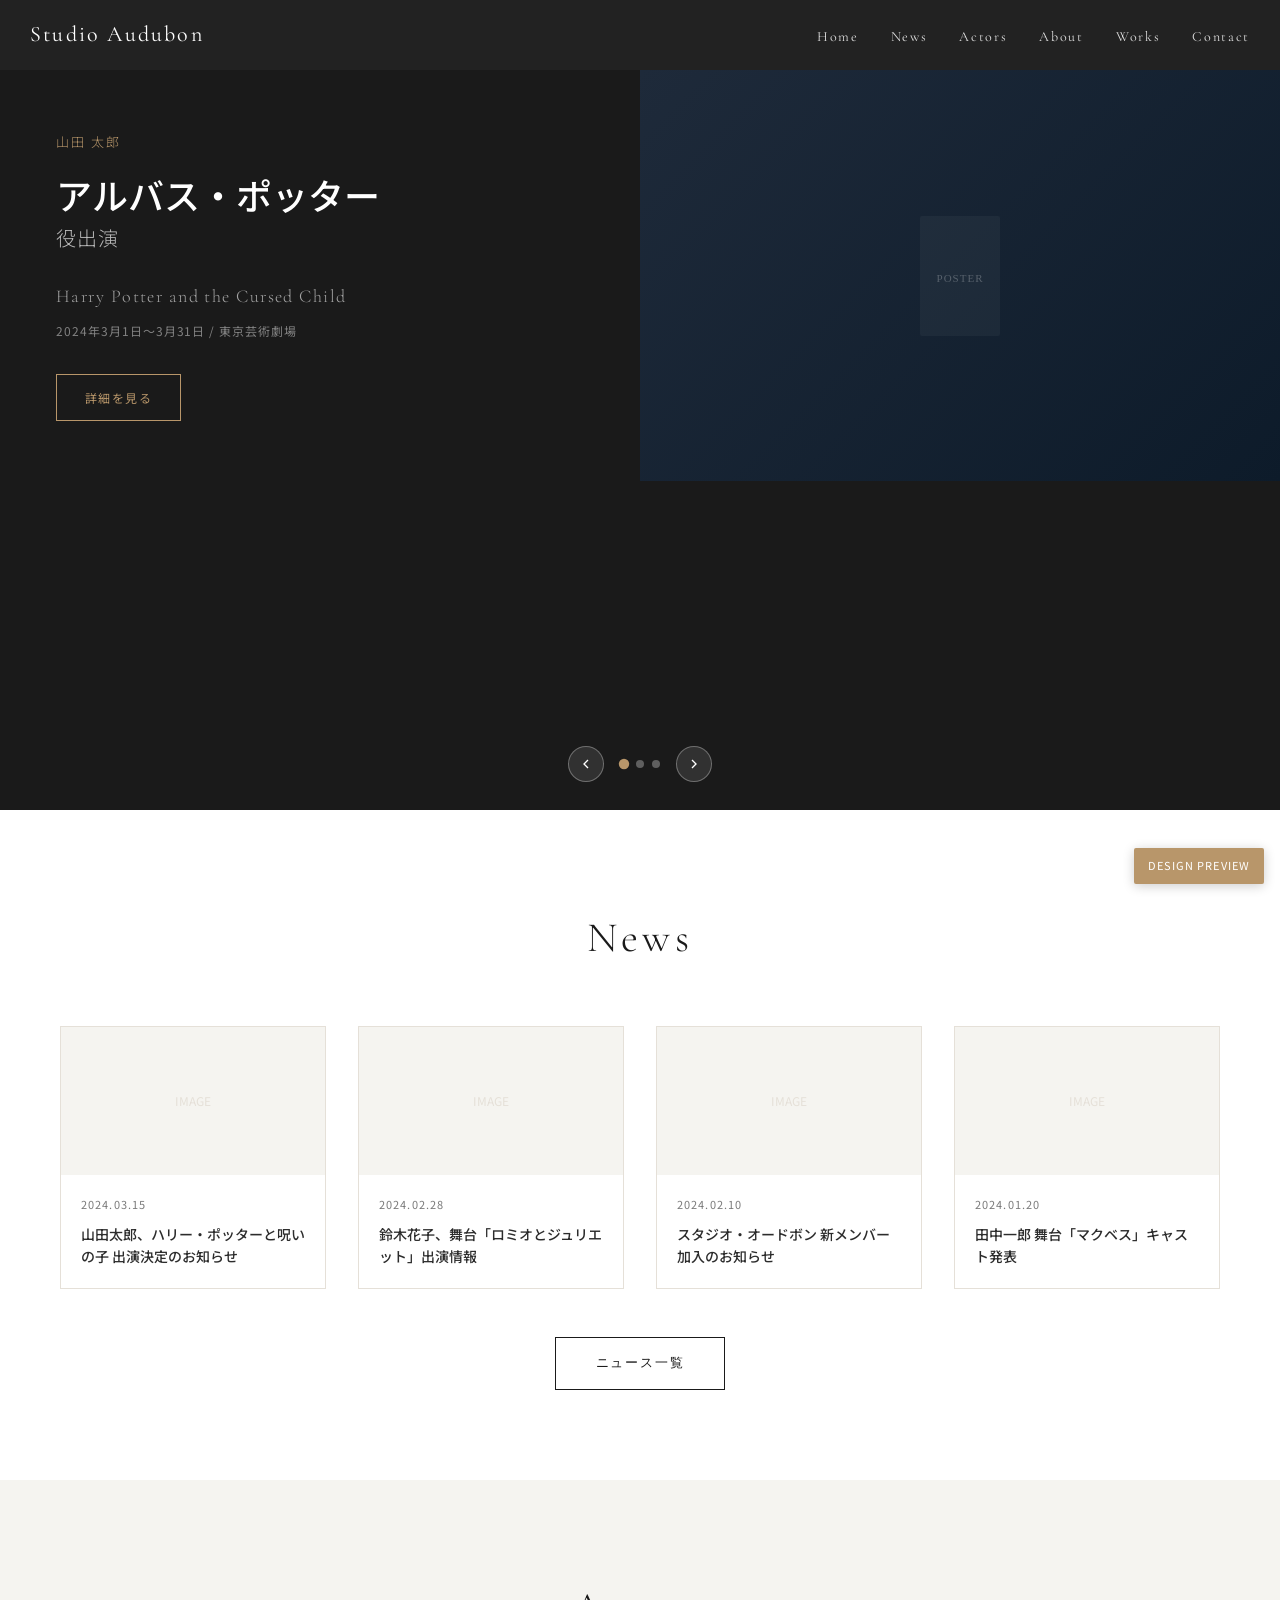
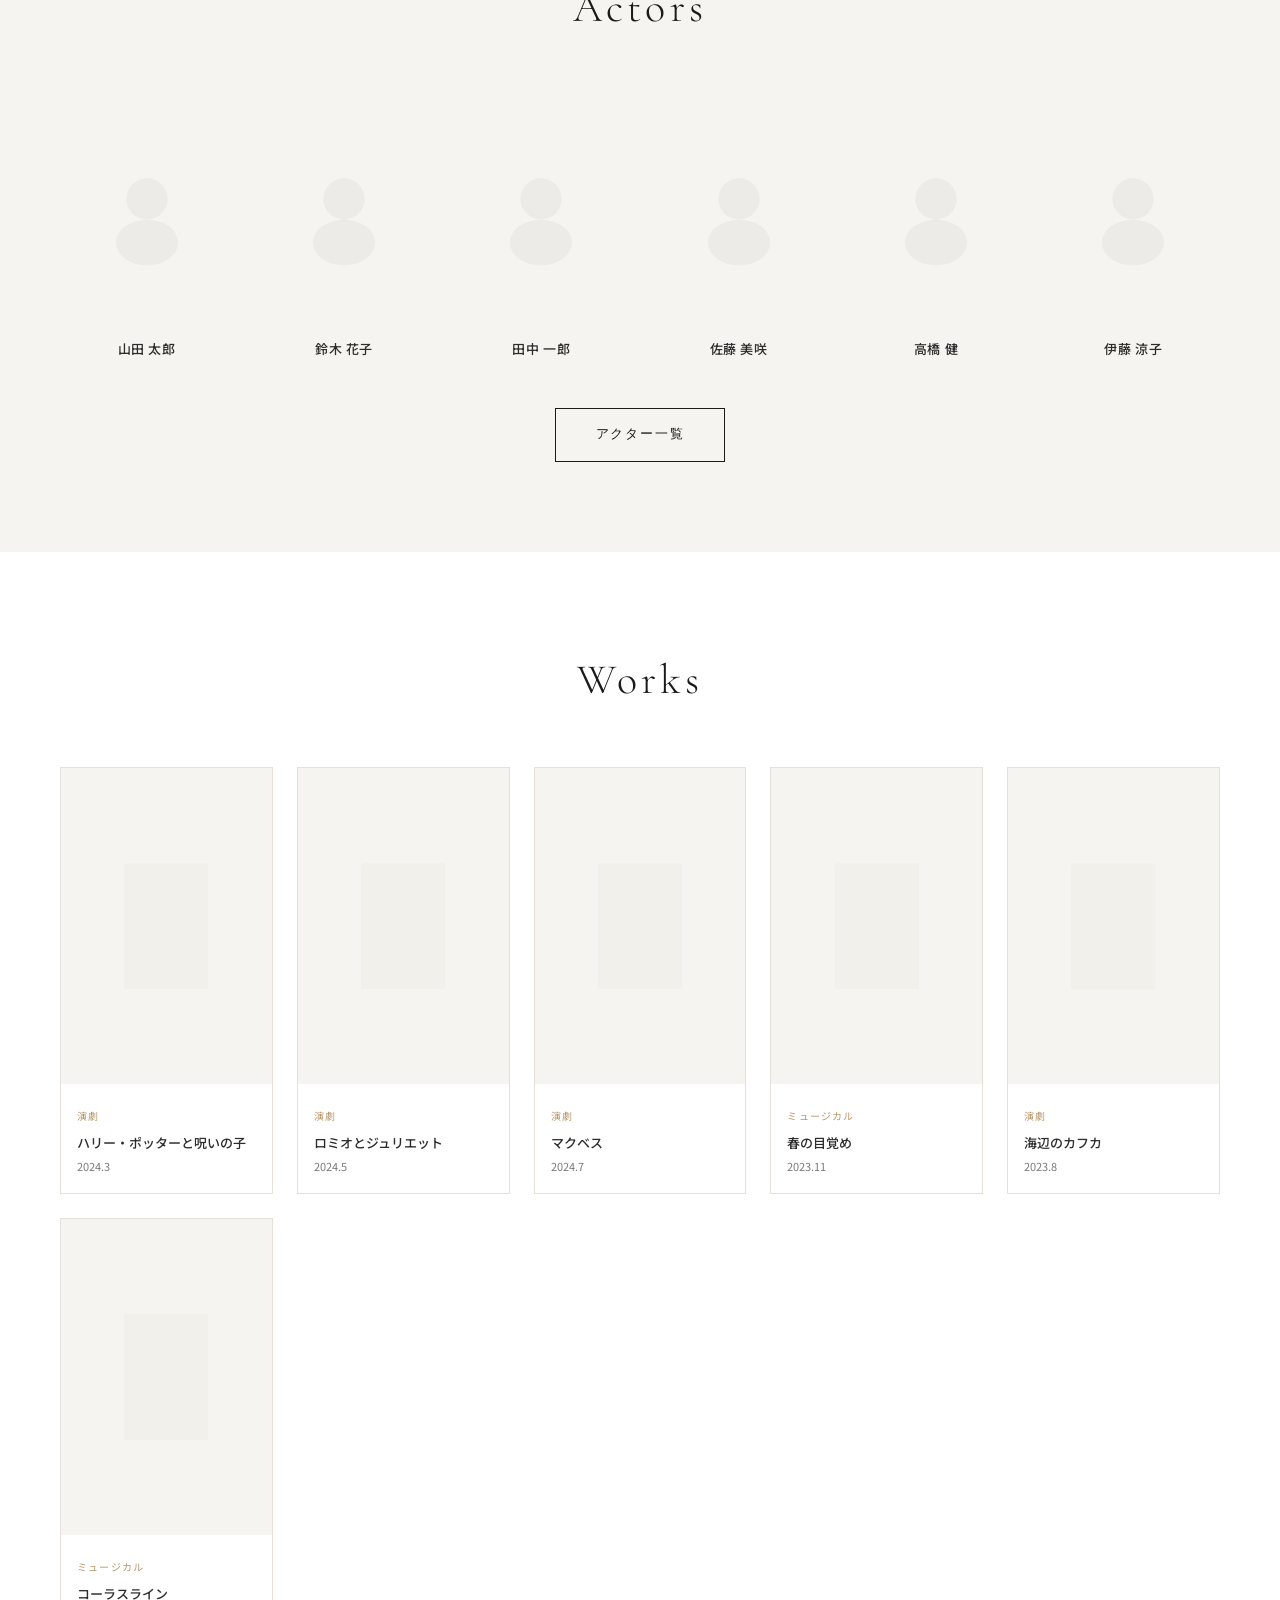
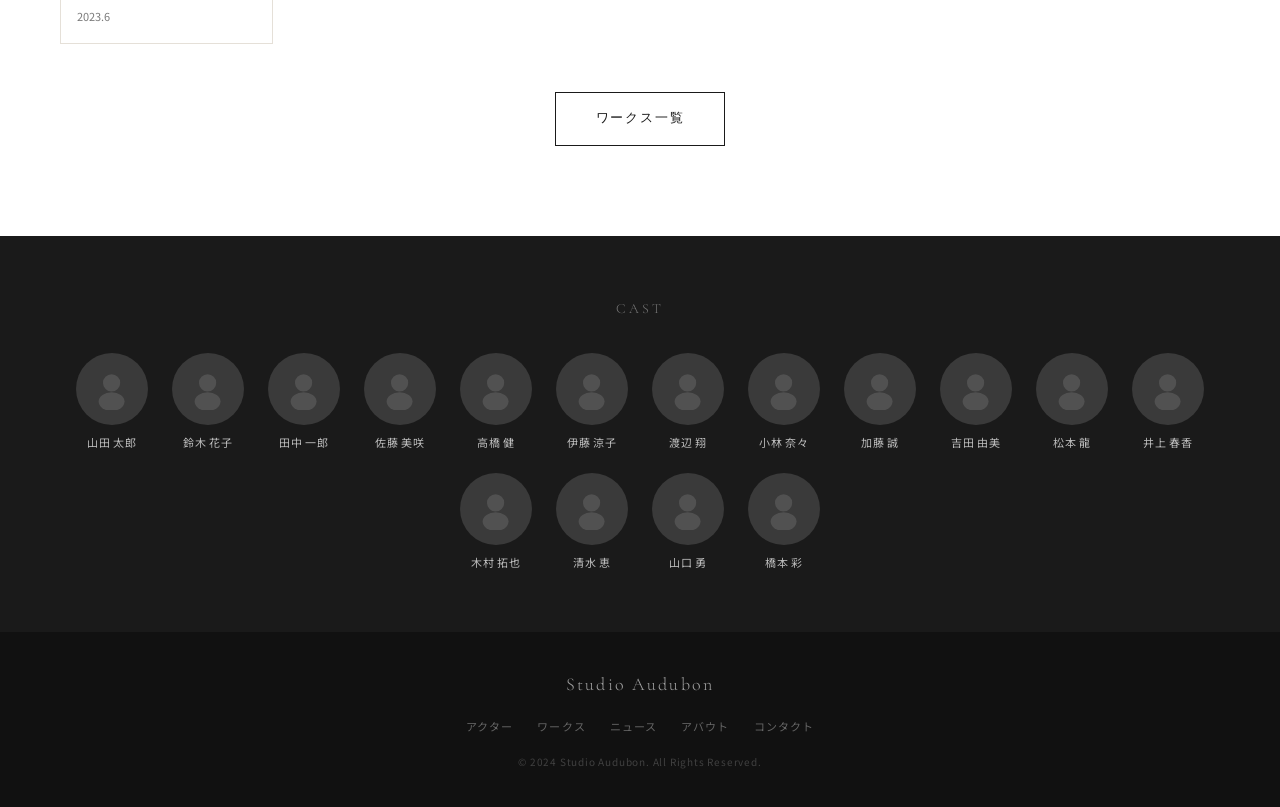
==== demo.html @ 89105a63 "Add standalone design preview (demo.html) Self-contained HTML file showing the full page design with" ====
<!DOCTYPE html>
<html lang="ja">
<head>
<meta charset="UTF-8">
<meta name="viewport" content="width=device-width, initial-scale=1.0">
<title>Studio Audubon – デザインプレビュー</title>
<link rel="preconnect" href="https://fonts.googleapis.com">
<link href="https://fonts.googleapis.com/css2?family=Cormorant+Garamond:wght@300;400;600&family=Noto+Sans+JP:wght@300;400;500;700&display=swap" rel="stylesheet">
<style>
/* === Variables === */
:root {
    --color-primary:    #1a1a1a;
    --color-accent:     #b8966a;
    --color-bg:         #ffffff;
    --color-bg-alt:     #f5f4f0;
    --color-text:       #2c2c2c;
    --color-text-muted: #7a7a7a;
    --color-border:     #e5e0d8;
    --font-ja:          'Noto Sans JP', sans-serif;
    --font-en:          'Cormorant Garamond', serif;
    --header-height:    70px;
    --transition:       0.3s ease;
}
*, *::before, *::after { box-sizing: border-box; margin: 0; padding: 0; }
html { scroll-behavior: smooth; }
body { font-family: var(--font-ja); font-size: 15px; line-height: 1.8; color: var(--color-text); background: var(--color-bg); -webkit-font-smoothing: antialiased; }
img { display: block; max-width: 100%; height: auto; }
a { color: inherit; text-decoration: none; }
ul, ol { list-style: none; }

/* === Layout === */
.container { width: min(1160px, 100% - 40px); margin-inline: auto; }

/* === Header === */
.site-header { position: fixed; top: 0; left: 0; right: 0; z-index: 100; height: var(--header-height); background: rgba(26,26,26,0.96); backdrop-filter: blur(6px); }
.header-inner { display: flex; align-items: center; justify-content: space-between; height: 100%; padding: 0 30px; }
.site-logo { font-family: var(--font-en); font-size: 22px; font-weight: 400; letter-spacing: 0.1em; color: #fff; }
.nav-list { display: flex; gap: 32px; align-items: center; }
.nav-list a { font-family: var(--font-en); font-size: 14px; letter-spacing: 0.12em; color: rgba(255,255,255,0.85); transition: color var(--transition); }
.nav-list a:hover { color: var(--color-accent); }
.menu-toggle { display: none; flex-direction: column; justify-content: center; gap: 5px; width: 30px; height: 30px; background: none; border: none; cursor: pointer; }
.menu-toggle span { display: block; width: 100%; height: 2px; background: #fff; transition: var(--transition); }
.menu-toggle.is-open span:nth-child(1) { transform: translateY(7px) rotate(45deg); }
.menu-toggle.is-open span:nth-child(2) { opacity: 0; }
.menu-toggle.is-open span:nth-child(3) { transform: translateY(-7px) rotate(-45deg); }

/* === Hero Slider === */
.hero-slider { position: relative; width: 100%; height: calc(100svh - var(--header-height)); min-height: 420px; max-height: 740px; margin-top: var(--header-height); overflow: hidden; background: var(--color-primary); }
.slide { position: absolute; inset: 0; display: flex; opacity: 0; pointer-events: none; transition: opacity 0.8s ease; }
.slide.is-active { opacity: 1; pointer-events: auto; position: relative; }
.slide__inner { display: flex; width: 100%; height: 100%; }
.slide__text { flex: 0 0 50%; display: flex; flex-direction: column; justify-content: center; padding: 60px 56px; background: var(--color-primary); color: #fff; }
.slide__cast { font-size: 13px; font-weight: 300; letter-spacing: 0.15em; color: var(--color-accent); margin-bottom: 16px; }
.slide__role { font-size: clamp(22px, 3vw, 36px); font-weight: 500; line-height: 1.4; margin-bottom: 8px; }
.slide__role-suffix { display: block; font-size: clamp(14px, 1.8vw, 20px); font-weight: 300; color: rgba(255,255,255,0.7); margin-top: 4px; letter-spacing: 0.05em; }
.slide__show { font-family: var(--font-en); font-size: clamp(14px, 1.6vw, 18px); font-weight: 300; letter-spacing: 0.08em; color: rgba(255,255,255,0.6); margin-top: 20px; }
.slide__period { font-size: 12px; color: rgba(255,255,255,0.45); letter-spacing: 0.08em; margin-top: 8px; }
.slide__link { display: inline-block; margin-top: 32px; padding: 12px 28px; border: 1px solid var(--color-accent); color: var(--color-accent); font-size: 12px; letter-spacing: 0.12em; transition: background var(--transition), color var(--transition); align-self: flex-start; }
.slide__link:hover { background: var(--color-accent); color: #fff; }
.slide__poster { flex: 0 0 50%; overflow: hidden; }
.slide__poster img { width: 100%; height: 100%; object-fit: cover; object-position: center top; }

/* Poster placeholder（デモ用） */
.poster-ph { width: 100%; height: 100%; display: flex; align-items: center; justify-content: center; font-family: var(--font-en); font-size: 13px; letter-spacing: 0.1em; color: rgba(255,255,255,0.3); }

.slider-controls { position: absolute; bottom: 28px; left: 50%; transform: translateX(-50%); display: flex; align-items: center; gap: 16px; z-index: 10; }
.slider-btn { display: flex; align-items: center; justify-content: center; width: 36px; height: 36px; background: rgba(255,255,255,0.1); border: 1px solid rgba(255,255,255,0.3); border-radius: 50%; color: #fff; cursor: pointer; transition: background var(--transition); }
.slider-btn:hover { background: rgba(255,255,255,0.2); }
.slider-btn svg { width: 16px; height: 16px; }
.slider-dots { display: flex; gap: 8px; }
.slider-dot { width: 8px; height: 8px; border-radius: 50%; background: rgba(255,255,255,0.3); border: none; cursor: pointer; transition: background var(--transition), transform var(--transition); }
.slider-dot.is-active { background: var(--color-accent); transform: scale(1.3); }

/* === Sections === */
.section { padding: 90px 0; }
.section--alt { background: var(--color-bg-alt); }
.section-title { font-family: var(--font-en); font-size: clamp(28px, 4vw, 42px); font-weight: 300; letter-spacing: 0.1em; text-align: center; margin-bottom: 50px; color: var(--color-primary); }
.section-more { text-align: center; margin-top: 48px; }
.btn-more { display: inline-block; padding: 14px 40px; border: 1px solid var(--color-primary); color: var(--color-primary); font-family: var(--font-en); font-size: 13px; letter-spacing: 0.14em; transition: background var(--transition), color var(--transition); }
.btn-more:hover { background: var(--color-primary); color: #fff; }

/* === News === */
.news-grid { display: grid; gap: 32px; grid-template-columns: repeat(auto-fill, minmax(240px, 1fr)); }
.news-card { display: flex; flex-direction: column; border: 1px solid var(--color-border); overflow: hidden; transition: box-shadow var(--transition); }
.news-card:hover { box-shadow: 0 4px 20px rgba(0,0,0,0.08); }
.news-card__thumb { overflow: hidden; aspect-ratio: 16/9; background: var(--color-bg-alt); }
.news-card__thumb .img-ph { width: 100%; height: 100%; display: flex; align-items: center; justify-content: center; color: var(--color-border); font-size: 12px; }
.news-card__body { padding: 20px; flex: 1; }
.news-card__date { display: block; font-size: 11px; letter-spacing: 0.1em; color: var(--color-text-muted); margin-bottom: 8px; }
.news-card__title { font-size: 14px; font-weight: 500; line-height: 1.6; }

/* === Actors === */
.actor-grid { display: grid; gap: 24px; grid-template-columns: repeat(auto-fill, minmax(160px, 1fr)); }
.actor-card { display: flex; flex-direction: column; align-items: center; gap: 10px; text-align: center; transition: opacity var(--transition); cursor: pointer; }
.actor-card:hover { opacity: 0.8; }
.actor-card__photo { width: 100%; aspect-ratio: 3/4; overflow: hidden; background: var(--color-bg-alt); display: flex; align-items: flex-end; justify-content: center; }
.actor-photo-ph { width: 100%; height: 100%; display: flex; align-items: center; justify-content: center; }
.actor-photo-ph svg { width: 60%; height: 60%; opacity: 0.2; }
.actor-card__name { font-size: 13px; font-weight: 500; letter-spacing: 0.05em; }

/* === Works === */
.work-grid { display: grid; gap: 24px; grid-template-columns: repeat(auto-fill, minmax(180px, 1fr)); }
.work-card { display: flex; flex-direction: column; overflow: hidden; border: 1px solid var(--color-border); transition: box-shadow var(--transition); cursor: pointer; }
.work-card:hover { box-shadow: 0 4px 20px rgba(0,0,0,0.08); }
.work-card__poster { aspect-ratio: 2/3; overflow: hidden; background: var(--color-bg-alt); }
.work-poster-ph { width: 100%; height: 100%; display: flex; align-items: center; justify-content: center; }
.work-poster-ph svg { width: 40%; opacity: 0.15; }
.work-card__info { padding: 16px; }
.work-card__type { font-size: 10px; letter-spacing: 0.12em; color: var(--color-accent); text-transform: uppercase; }
.work-card__title { font-size: 13px; font-weight: 500; margin-top: 6px; line-height: 1.5; }
.work-card__period { font-size: 11px; color: var(--color-text-muted); margin-top: 4px; }

/* === Cast Grid (Footer) === */
.cast-grid-section { background: var(--color-primary); padding: 60px 0; }
.cast-grid-title { font-family: var(--font-en); font-size: 14px; font-weight: 300; letter-spacing: 0.2em; color: rgba(255,255,255,0.4); text-align: center; margin-bottom: 32px; text-transform: uppercase; }
.cast-grid { display: flex; flex-wrap: wrap; justify-content: center; gap: 20px 24px; }
.cast-grid__item { text-align: center; }
.cast-grid__link { display: flex; flex-direction: column; align-items: center; gap: 8px; transition: opacity var(--transition); cursor: pointer; }
.cast-grid__link:hover { opacity: 0.7; }
.cast-grid__photo { width: 72px; height: 72px; border-radius: 50%; overflow: hidden; background: #3a3a3a; display: flex; align-items: center; justify-content: center; }
.cast-grid__photo svg { width: 60%; height: 60%; opacity: 0.3; }
.cast-grid__name { font-size: 11px; letter-spacing: 0.06em; color: rgba(255,255,255,0.7); white-space: nowrap; }

/* === Footer === */
.site-footer { background: #111; padding: 36px 0; }
.footer-inner { display: flex; flex-direction: column; align-items: center; gap: 16px; }
.footer-logo { font-family: var(--font-en); font-size: 18px; font-weight: 300; letter-spacing: 0.12em; color: rgba(255,255,255,0.6); }
.footer-nav { display: flex; flex-wrap: wrap; justify-content: center; gap: 8px 24px; }
.footer-nav a { font-size: 11px; letter-spacing: 0.1em; color: rgba(255,255,255,0.35); transition: color var(--transition); }
.footer-nav a:hover { color: rgba(255,255,255,0.7); }
.footer-copy { font-size: 10px; letter-spacing: 0.08em; color: rgba(255,255,255,0.2); }

/* === Mobile menu overlay === */
.nav-overlay { display: none; position: fixed; inset: 0; background: rgba(26,26,26,0.97); z-index: 99; flex-direction: column; align-items: center; justify-content: center; gap: 32px; }
.nav-overlay.is-open { display: flex; }
.nav-overlay a { font-family: var(--font-en); font-size: 22px; font-weight: 300; letter-spacing: 0.14em; color: rgba(255,255,255,0.85); transition: color var(--transition); }
.nav-overlay a:hover { color: var(--color-accent); }

/* === Demo Badge === */
.demo-badge { position: fixed; bottom: 16px; right: 16px; background: var(--color-accent); color: #fff; font-size: 11px; letter-spacing: 0.1em; padding: 8px 14px; border-radius: 2px; z-index: 200; box-shadow: 0 2px 12px rgba(0,0,0,0.2); }

/* === Responsive === */
@media (max-width: 960px) {
    .main-nav { display: none; }
    .menu-toggle { display: flex; }
    .slide__text { padding: 36px 28px; }
    .slide__role { font-size: 20px; }
}
@media (max-width: 600px) {
    :root { --header-height: 56px; }
    .hero-slider { height: auto; min-height: 0; max-height: none; }
    .slide__inner { flex-direction: column; }
    .slide__poster { flex: 0 0 auto; height: 240px; order: -1; }
    .slide__text { flex: 0 0 auto; padding: 28px 20px; }
    .actor-grid { grid-template-columns: repeat(3, 1fr); }
    .work-grid  { grid-template-columns: repeat(2, 1fr); }
    .news-grid  { grid-template-columns: 1fr; }
    .section    { padding: 60px 0; }
    .cast-grid__photo { width: 56px; height: 56px; }
    .cast-grid__name  { font-size: 10px; }
}
</style>
</head>
<body>

<!-- ナビゲーション -->
<header class="site-header" id="siteHeader">
    <div class="header-inner">
        <a href="#" class="site-logo">Studio Audubon</a>
        <nav class="main-nav">
            <ul class="nav-list">
                <li><a href="#">Home</a></li>
                <li><a href="#">News</a></li>
                <li><a href="#">Actors</a></li>
                <li><a href="#">About</a></li>
                <li><a href="#">Works</a></li>
                <li><a href="#">Contact</a></li>
            </ul>
        </nav>
        <button class="menu-toggle" id="menuToggle" aria-label="メニュー">
            <span></span><span></span><span></span>
        </button>
    </div>
</header>

<!-- ヘッダースライダー -->
<div class="hero-slider" id="heroSlider">

    <!-- スライド1 -->
    <div class="slide is-active">
        <div class="slide__inner">
            <div class="slide__text">
                <p class="slide__cast">山田 太郎</p>
                <h2 class="slide__role">
                    アルバス・ポッター
                    <span class="slide__role-suffix">役出演</span>
                </h2>
                <p class="slide__show">Harry Potter and the Cursed Child</p>
                <p class="slide__period">2024年3月1日〜3月31日 / 東京芸術劇場</p>
                <a href="#" class="slide__link">詳細を見る</a>
            </div>
            <div class="slide__poster">
                <div class="poster-ph" style="background:linear-gradient(135deg,#1e2a3a 0%,#0d1b2a 100%);">
                    <svg width="80" height="120" viewBox="0 0 80 120" fill="none" xmlns="http://www.w3.org/2000/svg">
                        <rect width="80" height="120" rx="2" fill="rgba(255,255,255,0.04)"/>
                        <text x="40" y="66" text-anchor="middle" font-family="serif" font-size="11" fill="rgba(255,255,255,0.25)" letter-spacing="1">POSTER</text>
                    </svg>
                </div>
            </div>
        </div>
    </div>

    <!-- スライド2 -->
    <div class="slide">
        <div class="slide__inner">
            <div class="slide__text">
                <p class="slide__cast">鈴木 花子</p>
                <h2 class="slide__role">
                    ジュリエット
                    <span class="slide__role-suffix">役出演</span>
                </h2>
                <p class="slide__show">Romeo and Juliet</p>
                <p class="slide__period">2024年5月10日〜5月25日 / 新国立劇場</p>
                <a href="#" class="slide__link">詳細を見る</a>
            </div>
            <div class="slide__poster">
                <div class="poster-ph" style="background:linear-gradient(135deg,#2a1a1a 0%,#1a0d0d 100%);">
                    <svg width="80" height="120" viewBox="0 0 80 120" fill="none" xmlns="http://www.w3.org/2000/svg">
                        <rect width="80" height="120" rx="2" fill="rgba(255,255,255,0.04)"/>
                        <text x="40" y="66" text-anchor="middle" font-family="serif" font-size="11" fill="rgba(255,255,255,0.25)" letter-spacing="1">POSTER</text>
                    </svg>
                </div>
            </div>
        </div>
    </div>

    <!-- スライド3 -->
    <div class="slide">
        <div class="slide__inner">
            <div class="slide__text">
                <p class="slide__cast">田中 一郎</p>
                <h2 class="slide__role">
                    マクベス
                    <span class="slide__role-suffix">役出演</span>
                </h2>
                <p class="slide__show">Macbeth</p>
                <p class="slide__period">2024年7月1日〜7月20日 / Bunkamura シアターコクーン</p>
                <a href="#" class="slide__link">詳細を見る</a>
            </div>
            <div class="slide__poster">
                <div class="poster-ph" style="background:linear-gradient(135deg,#1a1a2a 0%,#0d0d1a 100%);">
                    <svg width="80" height="120" viewBox="0 0 80 120" fill="none" xmlns="http://www.w3.org/2000/svg">
                        <rect width="80" height="120" rx="2" fill="rgba(255,255,255,0.04)"/>
                        <text x="40" y="66" text-anchor="middle" font-family="serif" font-size="11" fill="rgba(255,255,255,0.25)" letter-spacing="1">POSTER</text>
                    </svg>
                </div>
            </div>
        </div>
    </div>

    <div class="slider-controls">
        <button class="slider-btn" id="sliderPrev" aria-label="前へ">
            <svg viewBox="0 0 24 24" fill="none" stroke="currentColor" stroke-width="2"><polyline points="15 18 9 12 15 6"></polyline></svg>
        </button>
        <div class="slider-dots" id="sliderDots">
            <button class="slider-dot is-active"></button>
            <button class="slider-dot"></button>
            <button class="slider-dot"></button>
        </div>
        <button class="slider-btn" id="sliderNext" aria-label="次へ">
            <svg viewBox="0 0 24 24" fill="none" stroke="currentColor" stroke-width="2"><polyline points="9 18 15 12 9 6"></polyline></svg>
        </button>
    </div>
</div>

<main>

<!-- ニュース -->
<section class="section">
    <div class="container">
        <h2 class="section-title">News</h2>
        <div class="news-grid">
            <article class="news-card">
                <div class="news-card__thumb"><div class="img-ph">IMAGE</div></div>
                <div class="news-card__body">
                    <time class="news-card__date">2024.03.15</time>
                    <h3 class="news-card__title">山田太郎、ハリー・ポッターと呪いの子 出演決定のお知らせ</h3>
                </div>
            </article>
            <article class="news-card">
                <div class="news-card__thumb"><div class="img-ph">IMAGE</div></div>
                <div class="news-card__body">
                    <time class="news-card__date">2024.02.28</time>
                    <h3 class="news-card__title">鈴木花子、舞台「ロミオとジュリエット」出演情報</h3>
                </div>
            </article>
            <article class="news-card">
                <div class="news-card__thumb"><div class="img-ph">IMAGE</div></div>
                <div class="news-card__body">
                    <time class="news-card__date">2024.02.10</time>
                    <h3 class="news-card__title">スタジオ・オードボン 新メンバー加入のお知らせ</h3>
                </div>
            </article>
            <article class="news-card">
                <div class="news-card__thumb"><div class="img-ph">IMAGE</div></div>
                <div class="news-card__body">
                    <time class="news-card__date">2024.01.20</time>
                    <h3 class="news-card__title">田中一郎 舞台「マクベス」キャスト発表</h3>
                </div>
            </article>
        </div>
        <div class="section-more"><a href="#" class="btn-more">ニュース一覧</a></div>
    </div>
</section>

<!-- アクター -->
<section class="section section--alt">
    <div class="container">
        <h2 class="section-title">Actors</h2>
        <div class="actor-grid">
            <!-- Actor placeholder SVG -->
            <script>
            var actorNames = ["山田 太郎","鈴木 花子","田中 一郎","佐藤 美咲","高橋 健","伊藤 涼子"];
            actorNames.forEach(function(name) {
                document.write('<a href="#" class="actor-card"><div class="actor-card__photo"><div class="actor-photo-ph"><svg viewBox="0 0 100 100" fill="none" xmlns="http://www.w3.org/2000/svg"><circle cx="50" cy="38" r="20" fill="#ccc"/><ellipse cx="50" cy="80" rx="30" ry="22" fill="#ccc"/></svg></div></div><p class="actor-card__name">' + name + '</p></a>');
            });
            </script>
        </div>
        <div class="section-more"><a href="#" class="btn-more">アクター一覧</a></div>
    </div>
</section>

<!-- ワークス -->
<section class="section">
    <div class="container">
        <h2 class="section-title">Works</h2>
        <div class="work-grid">
            <script>
            var works = [
                {title:"ハリー・ポッターと呪いの子", type:"演劇", period:"2024.3"},
                {title:"ロミオとジュリエット",        type:"演劇", period:"2024.5"},
                {title:"マクベス",                   type:"演劇", period:"2024.7"},
                {title:"春の目覚め",                  type:"ミュージカル", period:"2023.11"},
                {title:"海辺のカフカ",                type:"演劇", period:"2023.8"},
                {title:"コーラスライン",               type:"ミュージカル", period:"2023.6"},
            ];
            works.forEach(function(w) {
                document.write('<a href="#" class="work-card"><div class="work-card__poster"><div class="work-poster-ph"><svg viewBox="0 0 60 90" fill="none" xmlns="http://www.w3.org/2000/svg"><rect width="60" height="90" rx="2" fill="#e0dbd2"/></svg></div></div><div class="work-card__info"><span class="work-card__type">' + w.type + '</span><h3 class="work-card__title">' + w.title + '</h3><p class="work-card__period">' + w.period + '</p></div></a>');
            });
            </script>
        </div>
        <div class="section-more"><a href="#" class="btn-more">ワークス一覧</a></div>
    </div>
</section>

</main>

<!-- フッターキャストグリッド -->
<section class="cast-grid-section">
    <div class="container">
        <h2 class="cast-grid-title">Cast</h2>
        <ul class="cast-grid">
            <script>
            var castNames = ["山田 太郎","鈴木 花子","田中 一郎","佐藤 美咲","高橋 健","伊藤 涼子","渡辺 翔","小林 奈々","加藤 誠","吉田 由美","松本 龍","井上 春香","木村 拓也","清水 恵","山口 勇","橋本 彩"];
            castNames.forEach(function(name) {
                document.write('<li class="cast-grid__item"><div class="cast-grid__link"><div class="cast-grid__photo"><svg viewBox="0 0 60 60" fill="none" xmlns="http://www.w3.org/2000/svg"><circle cx="30" cy="22" r="12" fill="#888"/><ellipse cx="30" cy="48" rx="18" ry="13" fill="#888"/></svg></div><span class="cast-grid__name">' + name + '</span></div></li>');
            });
            </script>
        </ul>
    </div>
</section>

<!-- フッター -->
<footer class="site-footer">
    <div class="footer-inner">
        <span class="footer-logo">Studio Audubon</span>
        <nav class="footer-nav">
            <a href="#">アクター</a>
            <a href="#">ワークス</a>
            <a href="#">ニュース</a>
            <a href="#">アバウト</a>
            <a href="#">コンタクト</a>
        </nav>
        <p class="footer-copy">&copy; 2024 Studio Audubon. All Rights Reserved.</p>
    </div>
</footer>

<!-- モバイルメニューオーバーレイ -->
<nav class="nav-overlay" id="navOverlay">
    <a href="#">Home</a>
    <a href="#">News</a>
    <a href="#">Actors</a>
    <a href="#">About</a>
    <a href="#">Works</a>
    <a href="#">Contact</a>
</nav>

<div class="demo-badge">DESIGN PREVIEW</div>

<script>
(function () {
    // Slider
    var slider  = document.getElementById('heroSlider');
    var slides  = slider.querySelectorAll('.slide');
    var dots    = slider.querySelectorAll('.slider-dot');
    var btnPrev = document.getElementById('sliderPrev');
    var btnNext = document.getElementById('sliderNext');
    var current = 0;
    var total   = slides.length;
    var timer;

    function goTo(index) {
        slides[current].classList.remove('is-active');
        dots[current].classList.remove('is-active');
        current = (index + total) % total;
        slides[current].classList.add('is-active');
        dots[current].classList.add('is-active');
    }

    function startAuto() { timer = setInterval(function() { goTo(current + 1); }, 5000); }
    function resetAuto()  { clearInterval(timer); startAuto(); }

    btnNext.addEventListener('click', function() { goTo(current + 1); resetAuto(); });
    btnPrev.addEventListener('click', function() { goTo(current - 1); resetAuto(); });
    dots.forEach(function(d, i) { d.addEventListener('click', function() { goTo(i); resetAuto(); }); });

    var tx = 0;
    slider.addEventListener('touchstart', function(e) { tx = e.changedTouches[0].clientX; }, {passive:true});
    slider.addEventListener('touchend',   function(e) {
        var diff = tx - e.changedTouches[0].clientX;
        if (Math.abs(diff) > 40) { goTo(diff > 0 ? current + 1 : current - 1); resetAuto(); }
    }, {passive:true});

    startAuto();

    // Mobile menu
    var toggle  = document.getElementById('menuToggle');
    var overlay = document.getElementById('navOverlay');
    toggle.addEventListener('click', function() {
        var open = overlay.classList.toggle('is-open');
        toggle.classList.toggle('is-open', open);
        document.body.style.overflow = open ? 'hidden' : '';
    });
    overlay.addEventListener('click', function(e) {
        if (e.target.tagName === 'A' || e.target === overlay) {
            overlay.classList.remove('is-open');
            toggle.classList.remove('is-open');
            document.body.style.overflow = '';
        }
    });
    document.addEventListener('keydown', function(e) {
        if (e.key === 'Escape') {
            overlay.classList.remove('is-open');
            toggle.classList.remove('is-open');
            document.body.style.overflow = '';
        }
    });
})();
</script>
</body>
</html>
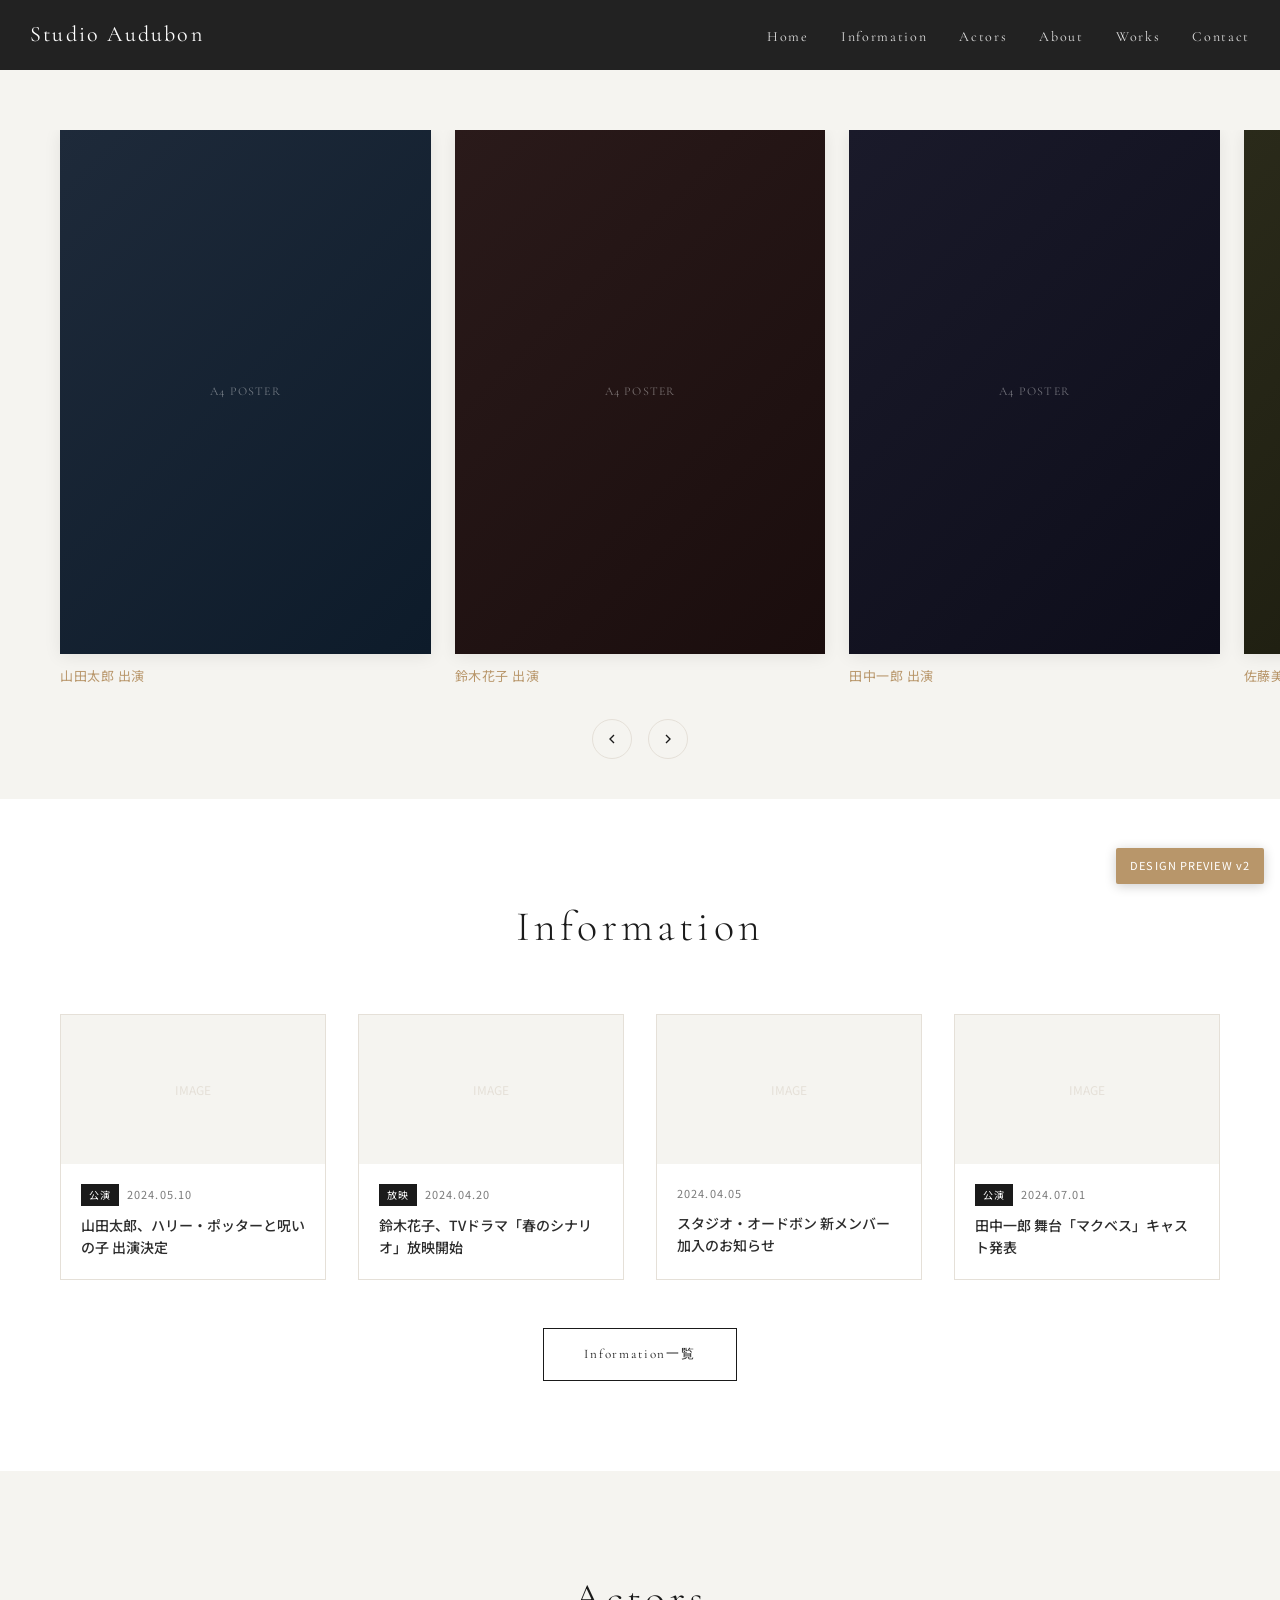
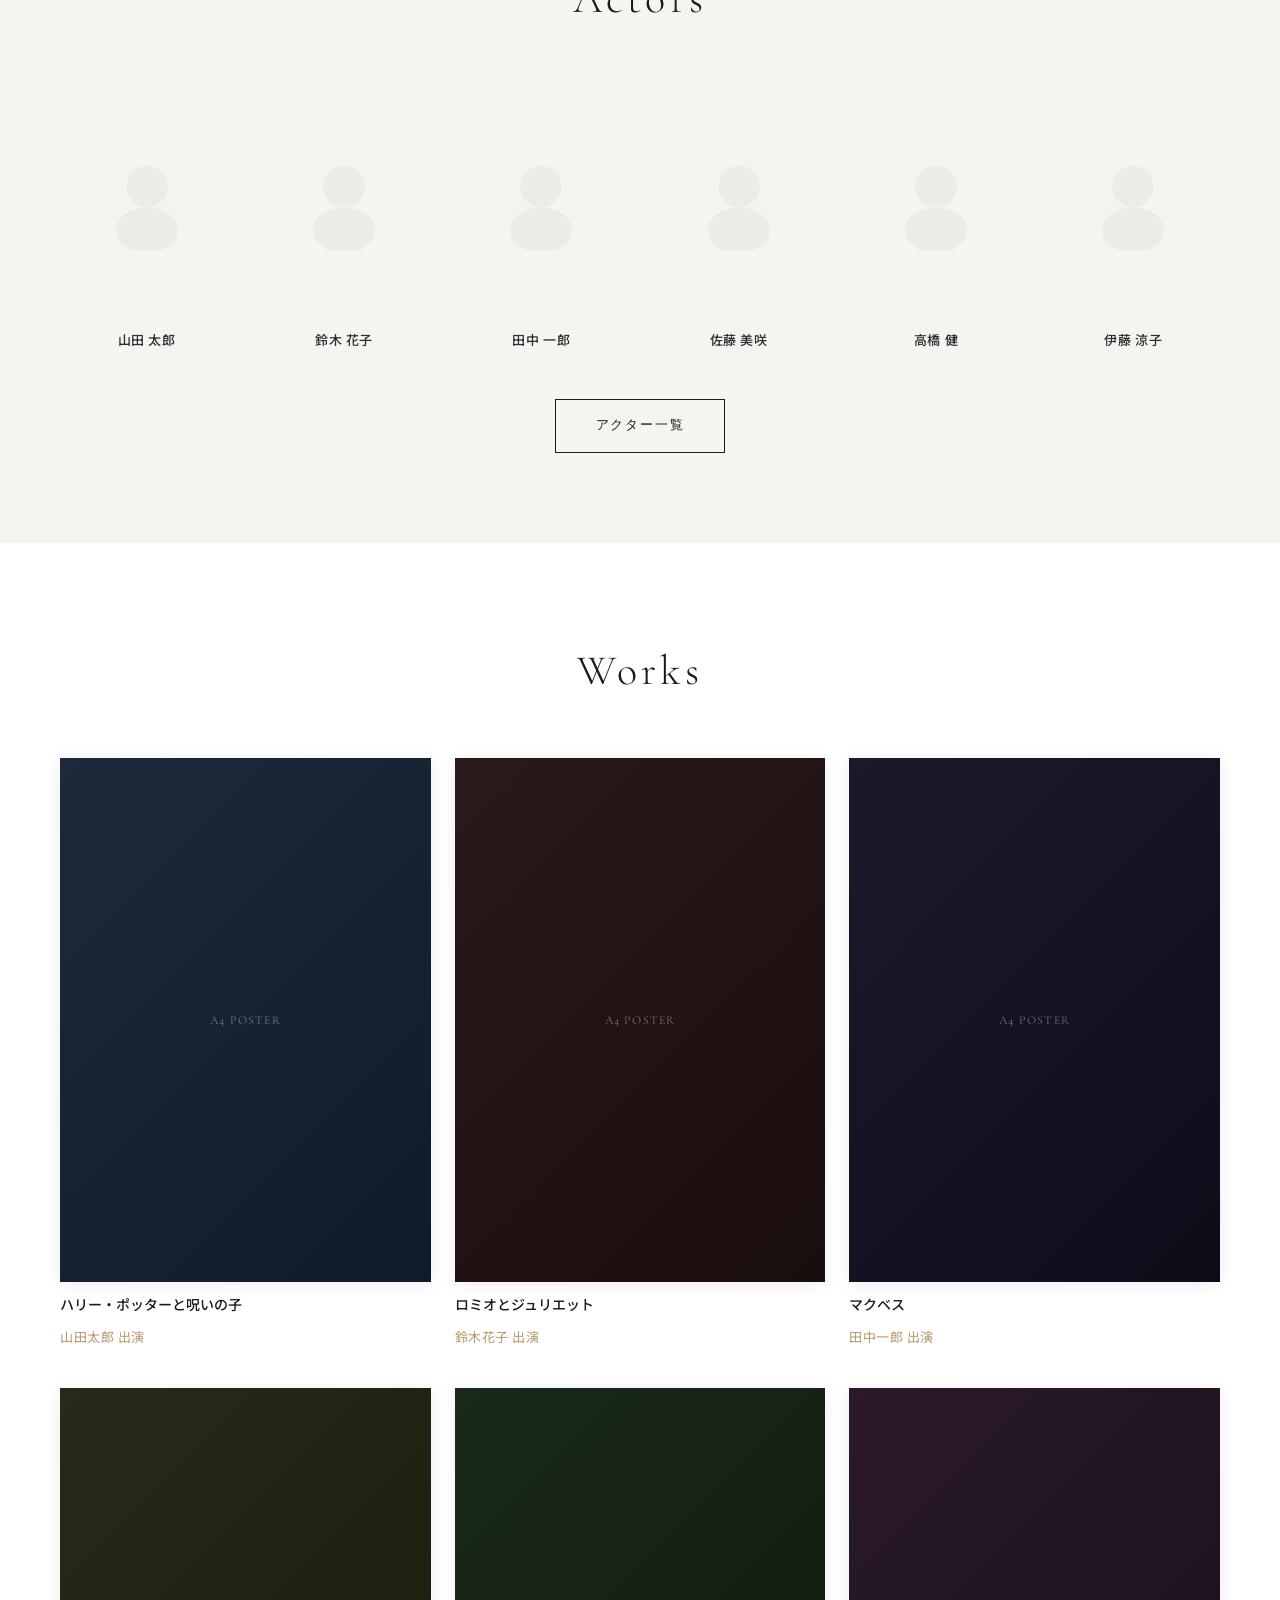
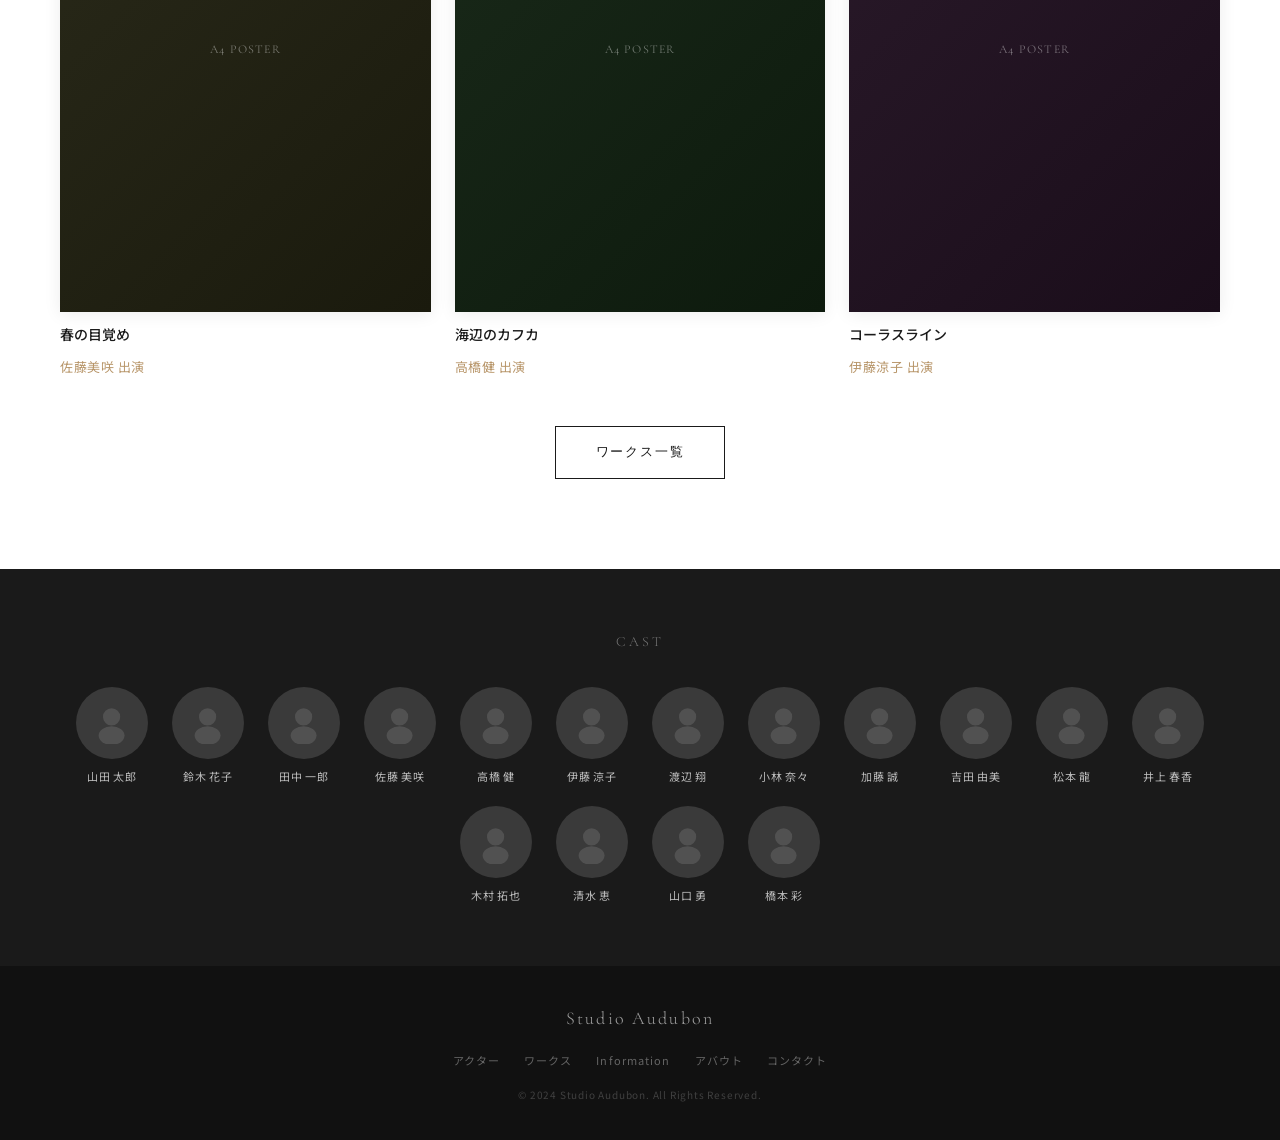
==== commit 075193eb: "Rework banner/works to A4 poster layout, add Information features Banner: - Replace 1-slide hero wit" ====
--- a/demo.html
+++ b/demo.html
@@ -3,11 +3,10 @@
 <head>
 <meta charset="UTF-8">
 <meta name="viewport" content="width=device-width, initial-scale=1.0">
-<title>Studio Audubon – デザインプレビュー</title>
+<title>Studio Audubon – デザインプレビュー v2</title>
 <link rel="preconnect" href="https://fonts.googleapis.com">
 <link href="https://fonts.googleapis.com/css2?family=Cormorant+Garamond:wght@300;400;600&family=Noto+Sans+JP:wght@300;400;500;700&display=swap" rel="stylesheet">
 <style>
-/* === Variables === */
 :root {
     --color-primary:    #1a1a1a;
     --color-accent:     #b8966a;
@@ -19,19 +18,19 @@
     --font-ja:          'Noto Sans JP', sans-serif;
     --font-en:          'Cormorant Garamond', serif;
     --header-height:    70px;
+    --container-width:  1160px;
     --transition:       0.3s ease;
+    --a4-ratio:         1 / 1.414;
 }
 *, *::before, *::after { box-sizing: border-box; margin: 0; padding: 0; }
 html { scroll-behavior: smooth; }
 body { font-family: var(--font-ja); font-size: 15px; line-height: 1.8; color: var(--color-text); background: var(--color-bg); -webkit-font-smoothing: antialiased; }
 img { display: block; max-width: 100%; height: auto; }
 a { color: inherit; text-decoration: none; }
-ul, ol { list-style: none; }
-
-/* === Layout === */
-.container { width: min(1160px, 100% - 40px); margin-inline: auto; }
-
-/* === Header === */
+ul { list-style: none; }
+.container { width: min(var(--container-width), 100% - 40px); margin-inline: auto; }
+
+/* Header */
 .site-header { position: fixed; top: 0; left: 0; right: 0; z-index: 100; height: var(--header-height); background: rgba(26,26,26,0.96); backdrop-filter: blur(6px); }
 .header-inner { display: flex; align-items: center; justify-content: space-between; height: 100%; padding: 0 30px; }
 .site-logo { font-family: var(--font-en); font-size: 22px; font-weight: 400; letter-spacing: 0.1em; color: #fff; }
@@ -40,38 +39,32 @@
 .nav-list a:hover { color: var(--color-accent); }
 .menu-toggle { display: none; flex-direction: column; justify-content: center; gap: 5px; width: 30px; height: 30px; background: none; border: none; cursor: pointer; }
 .menu-toggle span { display: block; width: 100%; height: 2px; background: #fff; transition: var(--transition); }
-.menu-toggle.is-open span:nth-child(1) { transform: translateY(7px) rotate(45deg); }
-.menu-toggle.is-open span:nth-child(2) { opacity: 0; }
-.menu-toggle.is-open span:nth-child(3) { transform: translateY(-7px) rotate(-45deg); }
-
-/* === Hero Slider === */
-.hero-slider { position: relative; width: 100%; height: calc(100svh - var(--header-height)); min-height: 420px; max-height: 740px; margin-top: var(--header-height); overflow: hidden; background: var(--color-primary); }
-.slide { position: absolute; inset: 0; display: flex; opacity: 0; pointer-events: none; transition: opacity 0.8s ease; }
-.slide.is-active { opacity: 1; pointer-events: auto; position: relative; }
-.slide__inner { display: flex; width: 100%; height: 100%; }
-.slide__text { flex: 0 0 50%; display: flex; flex-direction: column; justify-content: center; padding: 60px 56px; background: var(--color-primary); color: #fff; }
-.slide__cast { font-size: 13px; font-weight: 300; letter-spacing: 0.15em; color: var(--color-accent); margin-bottom: 16px; }
-.slide__role { font-size: clamp(22px, 3vw, 36px); font-weight: 500; line-height: 1.4; margin-bottom: 8px; }
-.slide__role-suffix { display: block; font-size: clamp(14px, 1.8vw, 20px); font-weight: 300; color: rgba(255,255,255,0.7); margin-top: 4px; letter-spacing: 0.05em; }
-.slide__show { font-family: var(--font-en); font-size: clamp(14px, 1.6vw, 18px); font-weight: 300; letter-spacing: 0.08em; color: rgba(255,255,255,0.6); margin-top: 20px; }
-.slide__period { font-size: 12px; color: rgba(255,255,255,0.45); letter-spacing: 0.08em; margin-top: 8px; }
-.slide__link { display: inline-block; margin-top: 32px; padding: 12px 28px; border: 1px solid var(--color-accent); color: var(--color-accent); font-size: 12px; letter-spacing: 0.12em; transition: background var(--transition), color var(--transition); align-self: flex-start; }
-.slide__link:hover { background: var(--color-accent); color: #fff; }
-.slide__poster { flex: 0 0 50%; overflow: hidden; }
-.slide__poster img { width: 100%; height: 100%; object-fit: cover; object-position: center top; }
-
-/* Poster placeholder（デモ用） */
-.poster-ph { width: 100%; height: 100%; display: flex; align-items: center; justify-content: center; font-family: var(--font-en); font-size: 13px; letter-spacing: 0.1em; color: rgba(255,255,255,0.3); }
-
-.slider-controls { position: absolute; bottom: 28px; left: 50%; transform: translateX(-50%); display: flex; align-items: center; gap: 16px; z-index: 10; }
-.slider-btn { display: flex; align-items: center; justify-content: center; width: 36px; height: 36px; background: rgba(255,255,255,0.1); border: 1px solid rgba(255,255,255,0.3); border-radius: 50%; color: #fff; cursor: pointer; transition: background var(--transition); }
-.slider-btn:hover { background: rgba(255,255,255,0.2); }
-.slider-btn svg { width: 16px; height: 16px; }
-.slider-dots { display: flex; gap: 8px; }
-.slider-dot { width: 8px; height: 8px; border-radius: 50%; background: rgba(255,255,255,0.3); border: none; cursor: pointer; transition: background var(--transition), transform var(--transition); }
-.slider-dot.is-active { background: var(--color-accent); transform: scale(1.3); }
-
-/* === Sections === */
+
+/* Poster Banner (3-card auto-scroll) */
+.poster-banner { position: relative; margin-top: var(--header-height); padding: 60px 0 40px; background: var(--color-bg-alt); overflow: hidden; }
+.poster-banner__viewport { overflow: hidden; width: 100%; }
+.poster-banner__track { display: flex; gap: 24px; padding: 0 max(40px, calc((100% - var(--container-width)) / 2)); transition: transform 0.7s cubic-bezier(0.65, 0, 0.35, 1); will-change: transform; }
+.poster-banner__controls { display: flex; justify-content: center; gap: 16px; margin-top: 32px; }
+.poster-banner__btn { display: flex; align-items: center; justify-content: center; width: 40px; height: 40px; background: transparent; border: 1px solid var(--color-border); border-radius: 50%; color: var(--color-primary); cursor: pointer; transition: background var(--transition), border-color var(--transition); }
+.poster-banner__btn:hover { background: var(--color-primary); border-color: var(--color-primary); color: #fff; }
+.poster-banner__btn svg { width: 16px; height: 16px; }
+
+/* Poster Card */
+.poster-card { flex: 0 0 calc((100% - 48px) / 3); min-width: 0; }
+.poster-banner__track .poster-card { flex: 0 0 calc((min(var(--container-width), 100vw - 80px) - 48px) / 3); }
+.poster-card__link { display: flex; flex-direction: column; gap: 12px; transition: opacity var(--transition); cursor: pointer; }
+.poster-card__link:hover { opacity: 0.85; }
+.poster-card__image { aspect-ratio: var(--a4-ratio); overflow: hidden; background: var(--color-bg); box-shadow: 0 2px 16px rgba(0,0,0,0.08); display: flex; align-items: center; justify-content: center; }
+.poster-card__title { font-size: 14px; font-weight: 500; line-height: 1.5; color: var(--color-primary); }
+.poster-card__caption { font-size: 13px; color: var(--color-accent); letter-spacing: 0.04em; line-height: 1.6; }
+
+.poster-ph { width: 100%; height: 100%; display: flex; align-items: center; justify-content: center; font-family: var(--font-en); font-size: 12px; letter-spacing: 0.1em; color: rgba(255,255,255,0.4); }
+
+/* Works Grid */
+.poster-grid { display: grid; grid-template-columns: repeat(3, 1fr); gap: 40px 24px; }
+.poster-grid .poster-card { flex: initial; }
+
+/* Sections */
 .section { padding: 90px 0; }
 .section--alt { background: var(--color-bg-alt); }
 .section-title { font-family: var(--font-en); font-size: clamp(28px, 4vw, 42px); font-weight: 300; letter-spacing: 0.1em; text-align: center; margin-bottom: 50px; color: var(--color-primary); }
@@ -79,49 +72,36 @@
 .btn-more { display: inline-block; padding: 14px 40px; border: 1px solid var(--color-primary); color: var(--color-primary); font-family: var(--font-en); font-size: 13px; letter-spacing: 0.14em; transition: background var(--transition), color var(--transition); }
 .btn-more:hover { background: var(--color-primary); color: #fff; }
 
-/* === News === */
+/* News Cards */
 .news-grid { display: grid; gap: 32px; grid-template-columns: repeat(auto-fill, minmax(240px, 1fr)); }
-.news-card { display: flex; flex-direction: column; border: 1px solid var(--color-border); overflow: hidden; transition: box-shadow var(--transition); }
+.news-card { display: flex; flex-direction: column; border: 1px solid var(--color-border); overflow: hidden; transition: box-shadow var(--transition); background: #fff; }
 .news-card:hover { box-shadow: 0 4px 20px rgba(0,0,0,0.08); }
-.news-card__thumb { overflow: hidden; aspect-ratio: 16/9; background: var(--color-bg-alt); }
-.news-card__thumb .img-ph { width: 100%; height: 100%; display: flex; align-items: center; justify-content: center; color: var(--color-border); font-size: 12px; }
+.news-card__thumb { overflow: hidden; aspect-ratio: 16/9; background: var(--color-bg-alt); display: flex; align-items: center; justify-content: center; color: var(--color-border); font-size: 12px; }
 .news-card__body { padding: 20px; flex: 1; }
-.news-card__date { display: block; font-size: 11px; letter-spacing: 0.1em; color: var(--color-text-muted); margin-bottom: 8px; }
+.news-card__meta { display: flex; align-items: center; gap: 8px; margin-bottom: 8px; }
+.news-card__label { display: inline-block; padding: 2px 8px; background: var(--color-primary); color: #fff; font-size: 10px; letter-spacing: 0.1em; }
+.news-card__date { font-size: 11px; letter-spacing: 0.1em; color: var(--color-text-muted); }
 .news-card__title { font-size: 14px; font-weight: 500; line-height: 1.6; }
 
-/* === Actors === */
+/* Actor Cards (home grid) */
 .actor-grid { display: grid; gap: 24px; grid-template-columns: repeat(auto-fill, minmax(160px, 1fr)); }
-.actor-card { display: flex; flex-direction: column; align-items: center; gap: 10px; text-align: center; transition: opacity var(--transition); cursor: pointer; }
+.actor-card { display: flex; flex-direction: column; align-items: center; gap: 10px; text-align: center; cursor: pointer; transition: opacity var(--transition); }
 .actor-card:hover { opacity: 0.8; }
-.actor-card__photo { width: 100%; aspect-ratio: 3/4; overflow: hidden; background: var(--color-bg-alt); display: flex; align-items: flex-end; justify-content: center; }
-.actor-photo-ph { width: 100%; height: 100%; display: flex; align-items: center; justify-content: center; }
+.actor-card__photo { width: 100%; aspect-ratio: 3/4; overflow: hidden; background: var(--color-bg-alt); display: flex; align-items: center; justify-content: center; }
 .actor-photo-ph svg { width: 60%; height: 60%; opacity: 0.2; }
 .actor-card__name { font-size: 13px; font-weight: 500; letter-spacing: 0.05em; }
 
-/* === Works === */
-.work-grid { display: grid; gap: 24px; grid-template-columns: repeat(auto-fill, minmax(180px, 1fr)); }
-.work-card { display: flex; flex-direction: column; overflow: hidden; border: 1px solid var(--color-border); transition: box-shadow var(--transition); cursor: pointer; }
-.work-card:hover { box-shadow: 0 4px 20px rgba(0,0,0,0.08); }
-.work-card__poster { aspect-ratio: 2/3; overflow: hidden; background: var(--color-bg-alt); }
-.work-poster-ph { width: 100%; height: 100%; display: flex; align-items: center; justify-content: center; }
-.work-poster-ph svg { width: 40%; opacity: 0.15; }
-.work-card__info { padding: 16px; }
-.work-card__type { font-size: 10px; letter-spacing: 0.12em; color: var(--color-accent); text-transform: uppercase; }
-.work-card__title { font-size: 13px; font-weight: 500; margin-top: 6px; line-height: 1.5; }
-.work-card__period { font-size: 11px; color: var(--color-text-muted); margin-top: 4px; }
-
-/* === Cast Grid (Footer) === */
+/* Cast Footer Grid */
 .cast-grid-section { background: var(--color-primary); padding: 60px 0; }
 .cast-grid-title { font-family: var(--font-en); font-size: 14px; font-weight: 300; letter-spacing: 0.2em; color: rgba(255,255,255,0.4); text-align: center; margin-bottom: 32px; text-transform: uppercase; }
 .cast-grid { display: flex; flex-wrap: wrap; justify-content: center; gap: 20px 24px; }
-.cast-grid__item { text-align: center; }
-.cast-grid__link { display: flex; flex-direction: column; align-items: center; gap: 8px; transition: opacity var(--transition); cursor: pointer; }
+.cast-grid__link { display: flex; flex-direction: column; align-items: center; gap: 8px; cursor: pointer; transition: opacity var(--transition); }
 .cast-grid__link:hover { opacity: 0.7; }
 .cast-grid__photo { width: 72px; height: 72px; border-radius: 50%; overflow: hidden; background: #3a3a3a; display: flex; align-items: center; justify-content: center; }
 .cast-grid__photo svg { width: 60%; height: 60%; opacity: 0.3; }
 .cast-grid__name { font-size: 11px; letter-spacing: 0.06em; color: rgba(255,255,255,0.7); white-space: nowrap; }
 
-/* === Footer === */
+/* Footer */
 .site-footer { background: #111; padding: 36px 0; }
 .footer-inner { display: flex; flex-direction: column; align-items: center; gap: 16px; }
 .footer-logo { font-family: var(--font-en); font-size: 18px; font-weight: 300; letter-spacing: 0.12em; color: rgba(255,255,255,0.6); }
@@ -130,199 +110,136 @@
 .footer-nav a:hover { color: rgba(255,255,255,0.7); }
 .footer-copy { font-size: 10px; letter-spacing: 0.08em; color: rgba(255,255,255,0.2); }
 
-/* === Mobile menu overlay === */
+/* Mobile menu overlay */
 .nav-overlay { display: none; position: fixed; inset: 0; background: rgba(26,26,26,0.97); z-index: 99; flex-direction: column; align-items: center; justify-content: center; gap: 32px; }
 .nav-overlay.is-open { display: flex; }
-.nav-overlay a { font-family: var(--font-en); font-size: 22px; font-weight: 300; letter-spacing: 0.14em; color: rgba(255,255,255,0.85); transition: color var(--transition); }
-.nav-overlay a:hover { color: var(--color-accent); }
-
-/* === Demo Badge === */
+.nav-overlay a { font-family: var(--font-en); font-size: 22px; font-weight: 300; letter-spacing: 0.14em; color: rgba(255,255,255,0.85); }
+
+/* Demo badge */
 .demo-badge { position: fixed; bottom: 16px; right: 16px; background: var(--color-accent); color: #fff; font-size: 11px; letter-spacing: 0.1em; padding: 8px 14px; border-radius: 2px; z-index: 200; box-shadow: 0 2px 12px rgba(0,0,0,0.2); }
 
-/* === Responsive === */
 @media (max-width: 960px) {
-    .main-nav { display: none; }
+    .nav-list { display: none; }
     .menu-toggle { display: flex; }
-    .slide__text { padding: 36px 28px; }
-    .slide__role { font-size: 20px; }
+    .poster-banner__track .poster-card { flex: 0 0 calc((100vw - 80px - 24px) / 2); }
+    .poster-grid { grid-template-columns: repeat(2, 1fr); }
 }
 @media (max-width: 600px) {
     :root { --header-height: 56px; }
-    .hero-slider { height: auto; min-height: 0; max-height: none; }
-    .slide__inner { flex-direction: column; }
-    .slide__poster { flex: 0 0 auto; height: 240px; order: -1; }
-    .slide__text { flex: 0 0 auto; padding: 28px 20px; }
+    .poster-banner { padding: 32px 0 24px; }
+    .poster-banner__track { gap: 14px; padding: 0 20px; }
+    .poster-banner__track .poster-card { flex: 0 0 calc(100vw - 80px); }
+    .poster-grid { grid-template-columns: 1fr; gap: 32px; }
     .actor-grid { grid-template-columns: repeat(3, 1fr); }
-    .work-grid  { grid-template-columns: repeat(2, 1fr); }
     .news-grid  { grid-template-columns: 1fr; }
     .section    { padding: 60px 0; }
     .cast-grid__photo { width: 56px; height: 56px; }
-    .cast-grid__name  { font-size: 10px; }
+    .cast-grid__name { font-size: 10px; }
 }
 </style>
 </head>
 <body>
 
-<!-- ナビゲーション -->
-<header class="site-header" id="siteHeader">
+<header class="site-header">
     <div class="header-inner">
         <a href="#" class="site-logo">Studio Audubon</a>
-        <nav class="main-nav">
-            <ul class="nav-list">
-                <li><a href="#">Home</a></li>
-                <li><a href="#">News</a></li>
-                <li><a href="#">Actors</a></li>
-                <li><a href="#">About</a></li>
-                <li><a href="#">Works</a></li>
-                <li><a href="#">Contact</a></li>
-            </ul>
-        </nav>
-        <button class="menu-toggle" id="menuToggle" aria-label="メニュー">
-            <span></span><span></span><span></span>
-        </button>
+        <nav><ul class="nav-list">
+            <li><a href="#">Home</a></li>
+            <li><a href="#">Information</a></li>
+            <li><a href="#">Actors</a></li>
+            <li><a href="#">About</a></li>
+            <li><a href="#">Works</a></li>
+            <li><a href="#">Contact</a></li>
+        </ul></nav>
+        <button class="menu-toggle" id="menuToggle"><span></span><span></span><span></span></button>
     </div>
 </header>
 
-<!-- ヘッダースライダー -->
-<div class="hero-slider" id="heroSlider">
-
-    <!-- スライド1 -->
-    <div class="slide is-active">
-        <div class="slide__inner">
-            <div class="slide__text">
-                <p class="slide__cast">山田 太郎</p>
-                <h2 class="slide__role">
-                    アルバス・ポッター
-                    <span class="slide__role-suffix">役出演</span>
-                </h2>
-                <p class="slide__show">Harry Potter and the Cursed Child</p>
-                <p class="slide__period">2024年3月1日〜3月31日 / 東京芸術劇場</p>
-                <a href="#" class="slide__link">詳細を見る</a>
-            </div>
-            <div class="slide__poster">
-                <div class="poster-ph" style="background:linear-gradient(135deg,#1e2a3a 0%,#0d1b2a 100%);">
-                    <svg width="80" height="120" viewBox="0 0 80 120" fill="none" xmlns="http://www.w3.org/2000/svg">
-                        <rect width="80" height="120" rx="2" fill="rgba(255,255,255,0.04)"/>
-                        <text x="40" y="66" text-anchor="middle" font-family="serif" font-size="11" fill="rgba(255,255,255,0.25)" letter-spacing="1">POSTER</text>
-                    </svg>
-                </div>
-            </div>
+<!-- Poster Banner -->
+<section class="poster-banner" id="posterBanner">
+    <div class="poster-banner__viewport">
+        <div class="poster-banner__track" id="posterTrack">
+            <script>
+            var posters = [
+                { caption: "山田太郎 出演",      bg:"linear-gradient(135deg,#1e2a3a 0%,#0d1b2a 100%)" },
+                { caption: "鈴木花子 出演",      bg:"linear-gradient(135deg,#2a1a1a 0%,#1a0d0d 100%)" },
+                { caption: "田中一郎 出演",      bg:"linear-gradient(135deg,#1a1a2a 0%,#0d0d1a 100%)" },
+                { caption: "佐藤美咲 出演",      bg:"linear-gradient(135deg,#2a2a1a 0%,#1a1a0d 100%)" },
+                { caption: "高橋健 出演",        bg:"linear-gradient(135deg,#1a2a1a 0%,#0d1a0d 100%)" },
+                { caption: "伊藤涼子 出演",      bg:"linear-gradient(135deg,#2a1a2a 0%,#1a0d1a 100%)" },
+            ];
+            posters.forEach(function(p) {
+                document.write(
+                    '<article class="poster-card">' +
+                      '<div class="poster-card__link">' +
+                        '<div class="poster-card__image" style="background:' + p.bg + '"><div class="poster-ph">A4 POSTER</div></div>' +
+                        '<p class="poster-card__caption">' + p.caption + '</p>' +
+                      '</div>' +
+                    '</article>'
+                );
+            });
+            </script>
         </div>
     </div>
-
-    <!-- スライド2 -->
-    <div class="slide">
-        <div class="slide__inner">
-            <div class="slide__text">
-                <p class="slide__cast">鈴木 花子</p>
-                <h2 class="slide__role">
-                    ジュリエット
-                    <span class="slide__role-suffix">役出演</span>
-                </h2>
-                <p class="slide__show">Romeo and Juliet</p>
-                <p class="slide__period">2024年5月10日〜5月25日 / 新国立劇場</p>
-                <a href="#" class="slide__link">詳細を見る</a>
-            </div>
-            <div class="slide__poster">
-                <div class="poster-ph" style="background:linear-gradient(135deg,#2a1a1a 0%,#1a0d0d 100%);">
-                    <svg width="80" height="120" viewBox="0 0 80 120" fill="none" xmlns="http://www.w3.org/2000/svg">
-                        <rect width="80" height="120" rx="2" fill="rgba(255,255,255,0.04)"/>
-                        <text x="40" y="66" text-anchor="middle" font-family="serif" font-size="11" fill="rgba(255,255,255,0.25)" letter-spacing="1">POSTER</text>
-                    </svg>
-                </div>
-            </div>
-        </div>
-    </div>
-
-    <!-- スライド3 -->
-    <div class="slide">
-        <div class="slide__inner">
-            <div class="slide__text">
-                <p class="slide__cast">田中 一郎</p>
-                <h2 class="slide__role">
-                    マクベス
-                    <span class="slide__role-suffix">役出演</span>
-                </h2>
-                <p class="slide__show">Macbeth</p>
-                <p class="slide__period">2024年7月1日〜7月20日 / Bunkamura シアターコクーン</p>
-                <a href="#" class="slide__link">詳細を見る</a>
-            </div>
-            <div class="slide__poster">
-                <div class="poster-ph" style="background:linear-gradient(135deg,#1a1a2a 0%,#0d0d1a 100%);">
-                    <svg width="80" height="120" viewBox="0 0 80 120" fill="none" xmlns="http://www.w3.org/2000/svg">
-                        <rect width="80" height="120" rx="2" fill="rgba(255,255,255,0.04)"/>
-                        <text x="40" y="66" text-anchor="middle" font-family="serif" font-size="11" fill="rgba(255,255,255,0.25)" letter-spacing="1">POSTER</text>
-                    </svg>
-                </div>
-            </div>
-        </div>
-    </div>
-
-    <div class="slider-controls">
-        <button class="slider-btn" id="sliderPrev" aria-label="前へ">
+    <div class="poster-banner__controls">
+        <button class="poster-banner__btn" id="posterPrev">
             <svg viewBox="0 0 24 24" fill="none" stroke="currentColor" stroke-width="2"><polyline points="15 18 9 12 15 6"></polyline></svg>
         </button>
-        <div class="slider-dots" id="sliderDots">
-            <button class="slider-dot is-active"></button>
-            <button class="slider-dot"></button>
-            <button class="slider-dot"></button>
-        </div>
-        <button class="slider-btn" id="sliderNext" aria-label="次へ">
+        <button class="poster-banner__btn" id="posterNext">
             <svg viewBox="0 0 24 24" fill="none" stroke="currentColor" stroke-width="2"><polyline points="9 18 15 12 9 6"></polyline></svg>
         </button>
     </div>
-</div>
+</section>
 
 <main>
 
-<!-- ニュース -->
+<!-- Information -->
 <section class="section">
     <div class="container">
-        <h2 class="section-title">News</h2>
+        <h2 class="section-title">Information</h2>
         <div class="news-grid">
             <article class="news-card">
-                <div class="news-card__thumb"><div class="img-ph">IMAGE</div></div>
+                <div class="news-card__thumb">IMAGE</div>
                 <div class="news-card__body">
-                    <time class="news-card__date">2024.03.15</time>
-                    <h3 class="news-card__title">山田太郎、ハリー・ポッターと呪いの子 出演決定のお知らせ</h3>
+                    <div class="news-card__meta"><span class="news-card__label">公演</span><time class="news-card__date">2024.05.10</time></div>
+                    <h3 class="news-card__title">山田太郎、ハリー・ポッターと呪いの子 出演決定</h3>
                 </div>
             </article>
             <article class="news-card">
-                <div class="news-card__thumb"><div class="img-ph">IMAGE</div></div>
+                <div class="news-card__thumb">IMAGE</div>
                 <div class="news-card__body">
-                    <time class="news-card__date">2024.02.28</time>
-                    <h3 class="news-card__title">鈴木花子、舞台「ロミオとジュリエット」出演情報</h3>
+                    <div class="news-card__meta"><span class="news-card__label">放映</span><time class="news-card__date">2024.04.20</time></div>
+                    <h3 class="news-card__title">鈴木花子、TVドラマ「春のシナリオ」放映開始</h3>
                 </div>
             </article>
             <article class="news-card">
-                <div class="news-card__thumb"><div class="img-ph">IMAGE</div></div>
+                <div class="news-card__thumb">IMAGE</div>
                 <div class="news-card__body">
-                    <time class="news-card__date">2024.02.10</time>
+                    <div class="news-card__meta"><time class="news-card__date">2024.04.05</time></div>
                     <h3 class="news-card__title">スタジオ・オードボン 新メンバー加入のお知らせ</h3>
                 </div>
             </article>
             <article class="news-card">
-                <div class="news-card__thumb"><div class="img-ph">IMAGE</div></div>
+                <div class="news-card__thumb">IMAGE</div>
                 <div class="news-card__body">
-                    <time class="news-card__date">2024.01.20</time>
+                    <div class="news-card__meta"><span class="news-card__label">公演</span><time class="news-card__date">2024.07.01</time></div>
                     <h3 class="news-card__title">田中一郎 舞台「マクベス」キャスト発表</h3>
                 </div>
             </article>
         </div>
-        <div class="section-more"><a href="#" class="btn-more">ニュース一覧</a></div>
-    </div>
-</section>
-
-<!-- アクター -->
+        <div class="section-more"><a href="#" class="btn-more">Information一覧</a></div>
+    </div>
+</section>
+
+<!-- Actors -->
 <section class="section section--alt">
     <div class="container">
         <h2 class="section-title">Actors</h2>
         <div class="actor-grid">
-            <!-- Actor placeholder SVG -->
             <script>
             var actorNames = ["山田 太郎","鈴木 花子","田中 一郎","佐藤 美咲","高橋 健","伊藤 涼子"];
             actorNames.forEach(function(name) {
-                document.write('<a href="#" class="actor-card"><div class="actor-card__photo"><div class="actor-photo-ph"><svg viewBox="0 0 100 100" fill="none" xmlns="http://www.w3.org/2000/svg"><circle cx="50" cy="38" r="20" fill="#ccc"/><ellipse cx="50" cy="80" rx="30" ry="22" fill="#ccc"/></svg></div></div><p class="actor-card__name">' + name + '</p></a>');
+                document.write('<a class="actor-card"><div class="actor-card__photo"><div class="actor-photo-ph"><svg viewBox="0 0 100 100"><circle cx="50" cy="38" r="20" fill="#ccc"/><ellipse cx="50" cy="80" rx="30" ry="22" fill="#ccc"/></svg></div></div><p class="actor-card__name">' + name + '</p></a>');
             });
             </script>
         </div>
@@ -330,22 +247,30 @@
     </div>
 </section>
 
-<!-- ワークス -->
+<!-- Works (A4 static grid) -->
 <section class="section">
     <div class="container">
         <h2 class="section-title">Works</h2>
-        <div class="work-grid">
+        <div class="poster-grid">
             <script>
             var works = [
-                {title:"ハリー・ポッターと呪いの子", type:"演劇", period:"2024.3"},
-                {title:"ロミオとジュリエット",        type:"演劇", period:"2024.5"},
-                {title:"マクベス",                   type:"演劇", period:"2024.7"},
-                {title:"春の目覚め",                  type:"ミュージカル", period:"2023.11"},
-                {title:"海辺のカフカ",                type:"演劇", period:"2023.8"},
-                {title:"コーラスライン",               type:"ミュージカル", period:"2023.6"},
+                {title:"ハリー・ポッターと呪いの子", caption:"山田太郎 出演",      bg:"linear-gradient(135deg,#1e2a3a 0%,#0d1b2a 100%)"},
+                {title:"ロミオとジュリエット",        caption:"鈴木花子 出演",      bg:"linear-gradient(135deg,#2a1a1a 0%,#1a0d0d 100%)"},
+                {title:"マクベス",                   caption:"田中一郎 出演",      bg:"linear-gradient(135deg,#1a1a2a 0%,#0d0d1a 100%)"},
+                {title:"春の目覚め",                  caption:"佐藤美咲 出演",      bg:"linear-gradient(135deg,#2a2a1a 0%,#1a1a0d 100%)"},
+                {title:"海辺のカフカ",                caption:"高橋健 出演",        bg:"linear-gradient(135deg,#1a2a1a 0%,#0d1a0d 100%)"},
+                {title:"コーラスライン",               caption:"伊藤涼子 出演",      bg:"linear-gradient(135deg,#2a1a2a 0%,#1a0d1a 100%)"},
             ];
             works.forEach(function(w) {
-                document.write('<a href="#" class="work-card"><div class="work-card__poster"><div class="work-poster-ph"><svg viewBox="0 0 60 90" fill="none" xmlns="http://www.w3.org/2000/svg"><rect width="60" height="90" rx="2" fill="#e0dbd2"/></svg></div></div><div class="work-card__info"><span class="work-card__type">' + w.type + '</span><h3 class="work-card__title">' + w.title + '</h3><p class="work-card__period">' + w.period + '</p></div></a>');
+                document.write(
+                    '<article class="poster-card">' +
+                      '<div class="poster-card__link">' +
+                        '<div class="poster-card__image" style="background:' + w.bg + '"><div class="poster-ph">A4 POSTER</div></div>' +
+                        '<p class="poster-card__title">' + w.title + '</p>' +
+                        '<p class="poster-card__caption">' + w.caption + '</p>' +
+                      '</div>' +
+                    '</article>'
+                );
             });
             </script>
         </div>
@@ -355,7 +280,7 @@
 
 </main>
 
-<!-- フッターキャストグリッド -->
+<!-- Cast Grid Footer -->
 <section class="cast-grid-section">
     <div class="container">
         <h2 class="cast-grid-title">Cast</h2>
@@ -363,95 +288,87 @@
             <script>
             var castNames = ["山田 太郎","鈴木 花子","田中 一郎","佐藤 美咲","高橋 健","伊藤 涼子","渡辺 翔","小林 奈々","加藤 誠","吉田 由美","松本 龍","井上 春香","木村 拓也","清水 恵","山口 勇","橋本 彩"];
             castNames.forEach(function(name) {
-                document.write('<li class="cast-grid__item"><div class="cast-grid__link"><div class="cast-grid__photo"><svg viewBox="0 0 60 60" fill="none" xmlns="http://www.w3.org/2000/svg"><circle cx="30" cy="22" r="12" fill="#888"/><ellipse cx="30" cy="48" rx="18" ry="13" fill="#888"/></svg></div><span class="cast-grid__name">' + name + '</span></div></li>');
+                document.write('<li><div class="cast-grid__link"><div class="cast-grid__photo"><svg viewBox="0 0 60 60"><circle cx="30" cy="22" r="12" fill="#888"/><ellipse cx="30" cy="48" rx="18" ry="13" fill="#888"/></svg></div><span class="cast-grid__name">' + name + '</span></div></li>');
             });
             </script>
         </ul>
     </div>
 </section>
 
-<!-- フッター -->
 <footer class="site-footer">
     <div class="footer-inner">
         <span class="footer-logo">Studio Audubon</span>
         <nav class="footer-nav">
-            <a href="#">アクター</a>
-            <a href="#">ワークス</a>
-            <a href="#">ニュース</a>
-            <a href="#">アバウト</a>
-            <a href="#">コンタクト</a>
+            <a href="#">アクター</a><a href="#">ワークス</a><a href="#">Information</a><a href="#">アバウト</a><a href="#">コンタクト</a>
         </nav>
         <p class="footer-copy">&copy; 2024 Studio Audubon. All Rights Reserved.</p>
     </div>
 </footer>
 
-<!-- モバイルメニューオーバーレイ -->
 <nav class="nav-overlay" id="navOverlay">
-    <a href="#">Home</a>
-    <a href="#">News</a>
-    <a href="#">Actors</a>
-    <a href="#">About</a>
-    <a href="#">Works</a>
-    <a href="#">Contact</a>
+    <a href="#">Home</a><a href="#">Information</a><a href="#">Actors</a><a href="#">About</a><a href="#">Works</a><a href="#">Contact</a>
 </nav>
 
-<div class="demo-badge">DESIGN PREVIEW</div>
+<div class="demo-badge">DESIGN PREVIEW v2</div>
 
 <script>
-(function () {
-    // Slider
-    var slider  = document.getElementById('heroSlider');
-    var slides  = slider.querySelectorAll('.slide');
-    var dots    = slider.querySelectorAll('.slider-dot');
-    var btnPrev = document.getElementById('sliderPrev');
-    var btnNext = document.getElementById('sliderNext');
-    var current = 0;
-    var total   = slides.length;
+(function() {
+    // Poster Banner
+    var banner = document.getElementById('posterBanner');
+    var track  = document.getElementById('posterTrack');
+    var prev   = document.getElementById('posterPrev');
+    var next   = document.getElementById('posterNext');
+    var cards  = track.querySelectorAll('.poster-card');
+    var index  = 0;
     var timer;
 
-    function goTo(index) {
-        slides[current].classList.remove('is-active');
-        dots[current].classList.remove('is-active');
-        current = (index + total) % total;
-        slides[current].classList.add('is-active');
-        dots[current].classList.add('is-active');
+    function visible() {
+        if (window.innerWidth <= 600) return 1;
+        if (window.innerWidth <= 960) return 2;
+        return 3;
     }
-
-    function startAuto() { timer = setInterval(function() { goTo(current + 1); }, 5000); }
-    function resetAuto()  { clearInterval(timer); startAuto(); }
-
-    btnNext.addEventListener('click', function() { goTo(current + 1); resetAuto(); });
-    btnPrev.addEventListener('click', function() { goTo(current - 1); resetAuto(); });
-    dots.forEach(function(d, i) { d.addEventListener('click', function() { goTo(i); resetAuto(); }); });
+    function maxIndex() { return Math.max(0, cards.length - visible()); }
+    function step() {
+        if (cards.length <= visible()) return;
+        var card = cards[0];
+        var style = getComputedStyle(track);
+        var gap = parseFloat(style.columnGap || style.gap || '0');
+        var width = card.getBoundingClientRect().width + gap;
+        track.style.transform = 'translateX(' + (-width * index) + 'px)';
+    }
+    function goNext() { index = index >= maxIndex() ? 0 : index + 1; step(); }
+    function goPrev() { index = index <= 0 ? maxIndex() : index - 1; step(); }
+    function startAuto() { if (cards.length > visible()) timer = setInterval(goNext, 5000); }
+    function resetAuto() { clearInterval(timer); startAuto(); }
+
+    next.addEventListener('click', function() { goNext(); resetAuto(); });
+    prev.addEventListener('click', function() { goPrev(); resetAuto(); });
+    banner.addEventListener('mouseenter', function() { clearInterval(timer); });
+    banner.addEventListener('mouseleave', startAuto);
+    window.addEventListener('resize', function() {
+        if (index > maxIndex()) index = maxIndex();
+        step();
+    });
 
     var tx = 0;
-    slider.addEventListener('touchstart', function(e) { tx = e.changedTouches[0].clientX; }, {passive:true});
-    slider.addEventListener('touchend',   function(e) {
+    banner.addEventListener('touchstart', function(e) { tx = e.changedTouches[0].clientX; }, {passive:true});
+    banner.addEventListener('touchend', function(e) {
         var diff = tx - e.changedTouches[0].clientX;
-        if (Math.abs(diff) > 40) { goTo(diff > 0 ? current + 1 : current - 1); resetAuto(); }
+        if (Math.abs(diff) > 40) { diff > 0 ? goNext() : goPrev(); resetAuto(); }
     }, {passive:true});
 
     startAuto();
 
     // Mobile menu
-    var toggle  = document.getElementById('menuToggle');
+    var toggle = document.getElementById('menuToggle');
     var overlay = document.getElementById('navOverlay');
     toggle.addEventListener('click', function() {
-        var open = overlay.classList.toggle('is-open');
-        toggle.classList.toggle('is-open', open);
-        document.body.style.overflow = open ? 'hidden' : '';
+        overlay.classList.toggle('is-open');
+        document.body.style.overflow = overlay.classList.contains('is-open') ? 'hidden' : '';
     });
     overlay.addEventListener('click', function(e) {
         if (e.target.tagName === 'A' || e.target === overlay) {
             overlay.classList.remove('is-open');
-            toggle.classList.remove('is-open');
-            document.body.style.overflow = '';
-        }
-    });
-    document.addEventListener('keydown', function(e) {
-        if (e.key === 'Escape') {
-            overlay.classList.remove('is-open');
-            toggle.classList.remove('is-open');
             document.body.style.overflow = '';
         }
     });
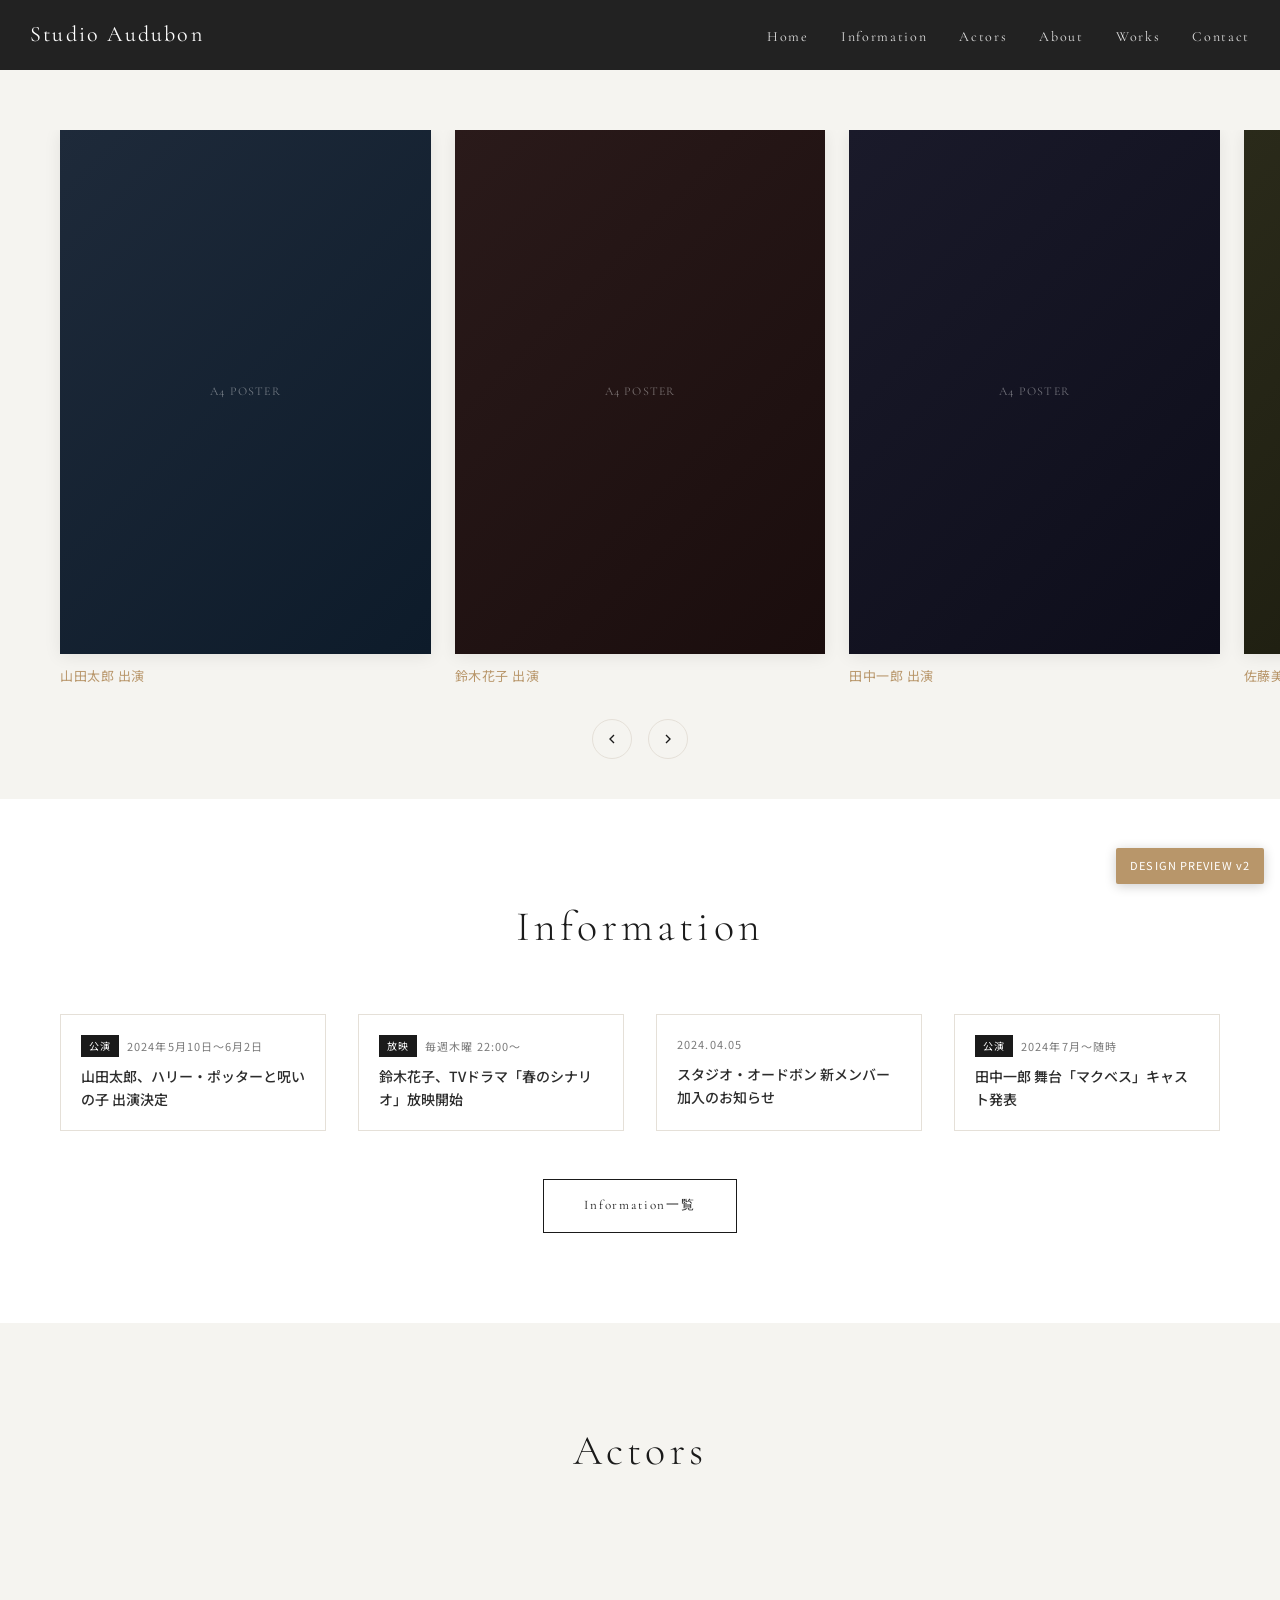
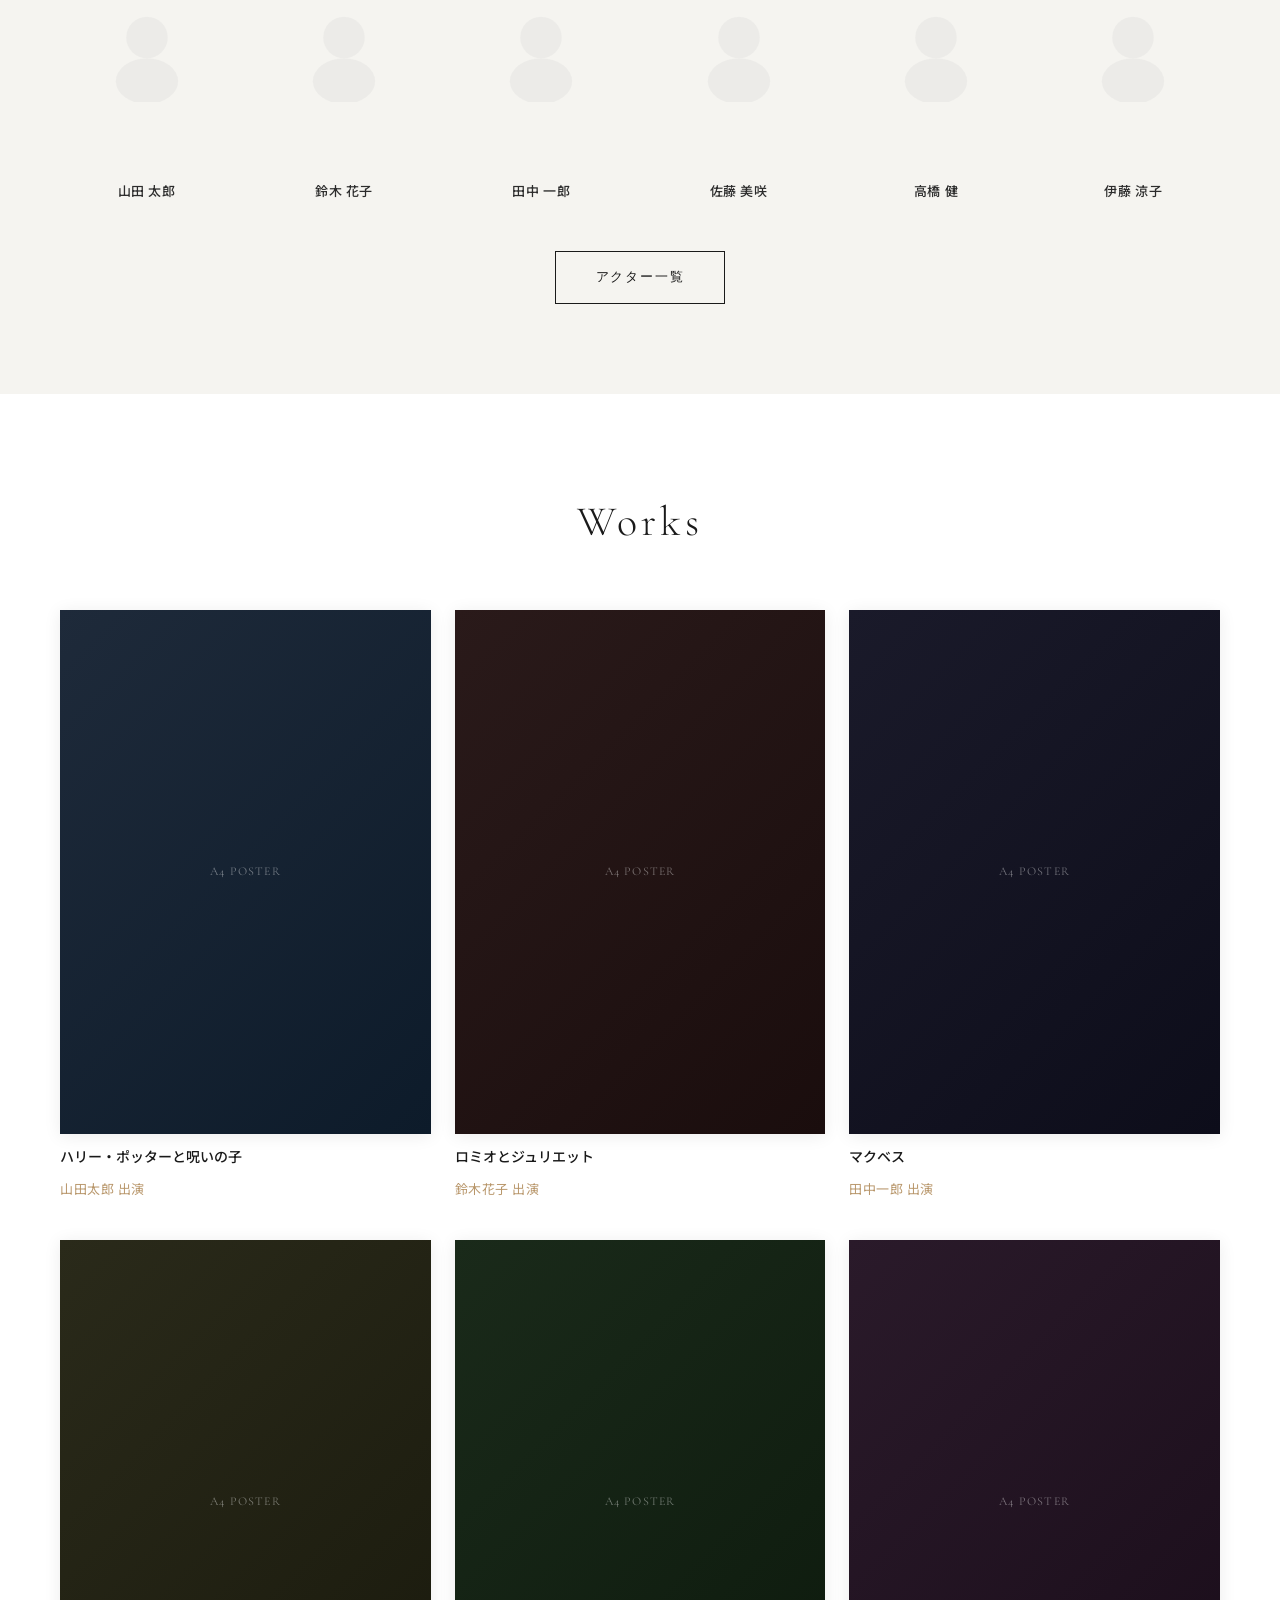
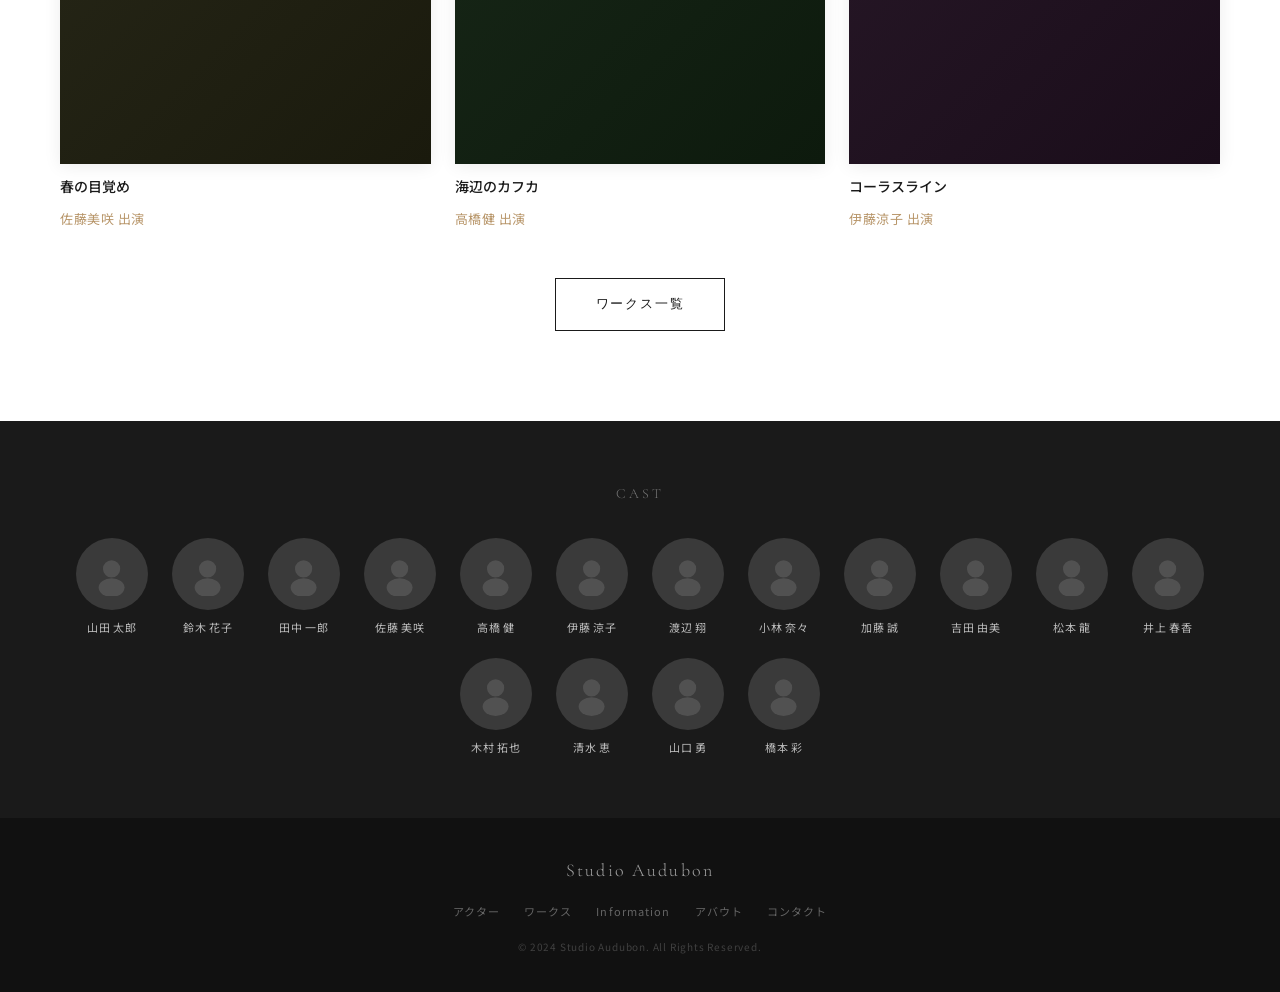
==== commit 0ae4feb7: "Update demo.html: Information section text-only with free-text dates https://claude.ai/code/session_" ====
--- a/demo.html
+++ b/demo.html
@@ -76,7 +76,6 @@
 .news-grid { display: grid; gap: 32px; grid-template-columns: repeat(auto-fill, minmax(240px, 1fr)); }
 .news-card { display: flex; flex-direction: column; border: 1px solid var(--color-border); overflow: hidden; transition: box-shadow var(--transition); background: #fff; }
 .news-card:hover { box-shadow: 0 4px 20px rgba(0,0,0,0.08); }
-.news-card__thumb { overflow: hidden; aspect-ratio: 16/9; background: var(--color-bg-alt); display: flex; align-items: center; justify-content: center; color: var(--color-border); font-size: 12px; }
 .news-card__body { padding: 20px; flex: 1; }
 .news-card__meta { display: flex; align-items: center; gap: 8px; margin-bottom: 8px; }
 .news-card__label { display: inline-block; padding: 2px 8px; background: var(--color-primary); color: #fff; font-size: 10px; letter-spacing: 0.1em; }
@@ -199,30 +198,26 @@
         <h2 class="section-title">Information</h2>
         <div class="news-grid">
             <article class="news-card">
-                <div class="news-card__thumb">IMAGE</div>
                 <div class="news-card__body">
-                    <div class="news-card__meta"><span class="news-card__label">公演</span><time class="news-card__date">2024.05.10</time></div>
+                    <div class="news-card__meta"><span class="news-card__label">公演</span><time class="news-card__date">2024年5月10日〜6月2日</time></div>
                     <h3 class="news-card__title">山田太郎、ハリー・ポッターと呪いの子 出演決定</h3>
                 </div>
             </article>
             <article class="news-card">
-                <div class="news-card__thumb">IMAGE</div>
                 <div class="news-card__body">
-                    <div class="news-card__meta"><span class="news-card__label">放映</span><time class="news-card__date">2024.04.20</time></div>
+                    <div class="news-card__meta"><span class="news-card__label">放映</span><time class="news-card__date">毎週木曜 22:00〜</time></div>
                     <h3 class="news-card__title">鈴木花子、TVドラマ「春のシナリオ」放映開始</h3>
                 </div>
             </article>
             <article class="news-card">
-                <div class="news-card__thumb">IMAGE</div>
                 <div class="news-card__body">
                     <div class="news-card__meta"><time class="news-card__date">2024.04.05</time></div>
                     <h3 class="news-card__title">スタジオ・オードボン 新メンバー加入のお知らせ</h3>
                 </div>
             </article>
             <article class="news-card">
-                <div class="news-card__thumb">IMAGE</div>
                 <div class="news-card__body">
-                    <div class="news-card__meta"><span class="news-card__label">公演</span><time class="news-card__date">2024.07.01</time></div>
+                    <div class="news-card__meta"><span class="news-card__label">公演</span><time class="news-card__date">2024年7月〜随時</time></div>
                     <h3 class="news-card__title">田中一郎 舞台「マクベス」キャスト発表</h3>
                 </div>
             </article>
